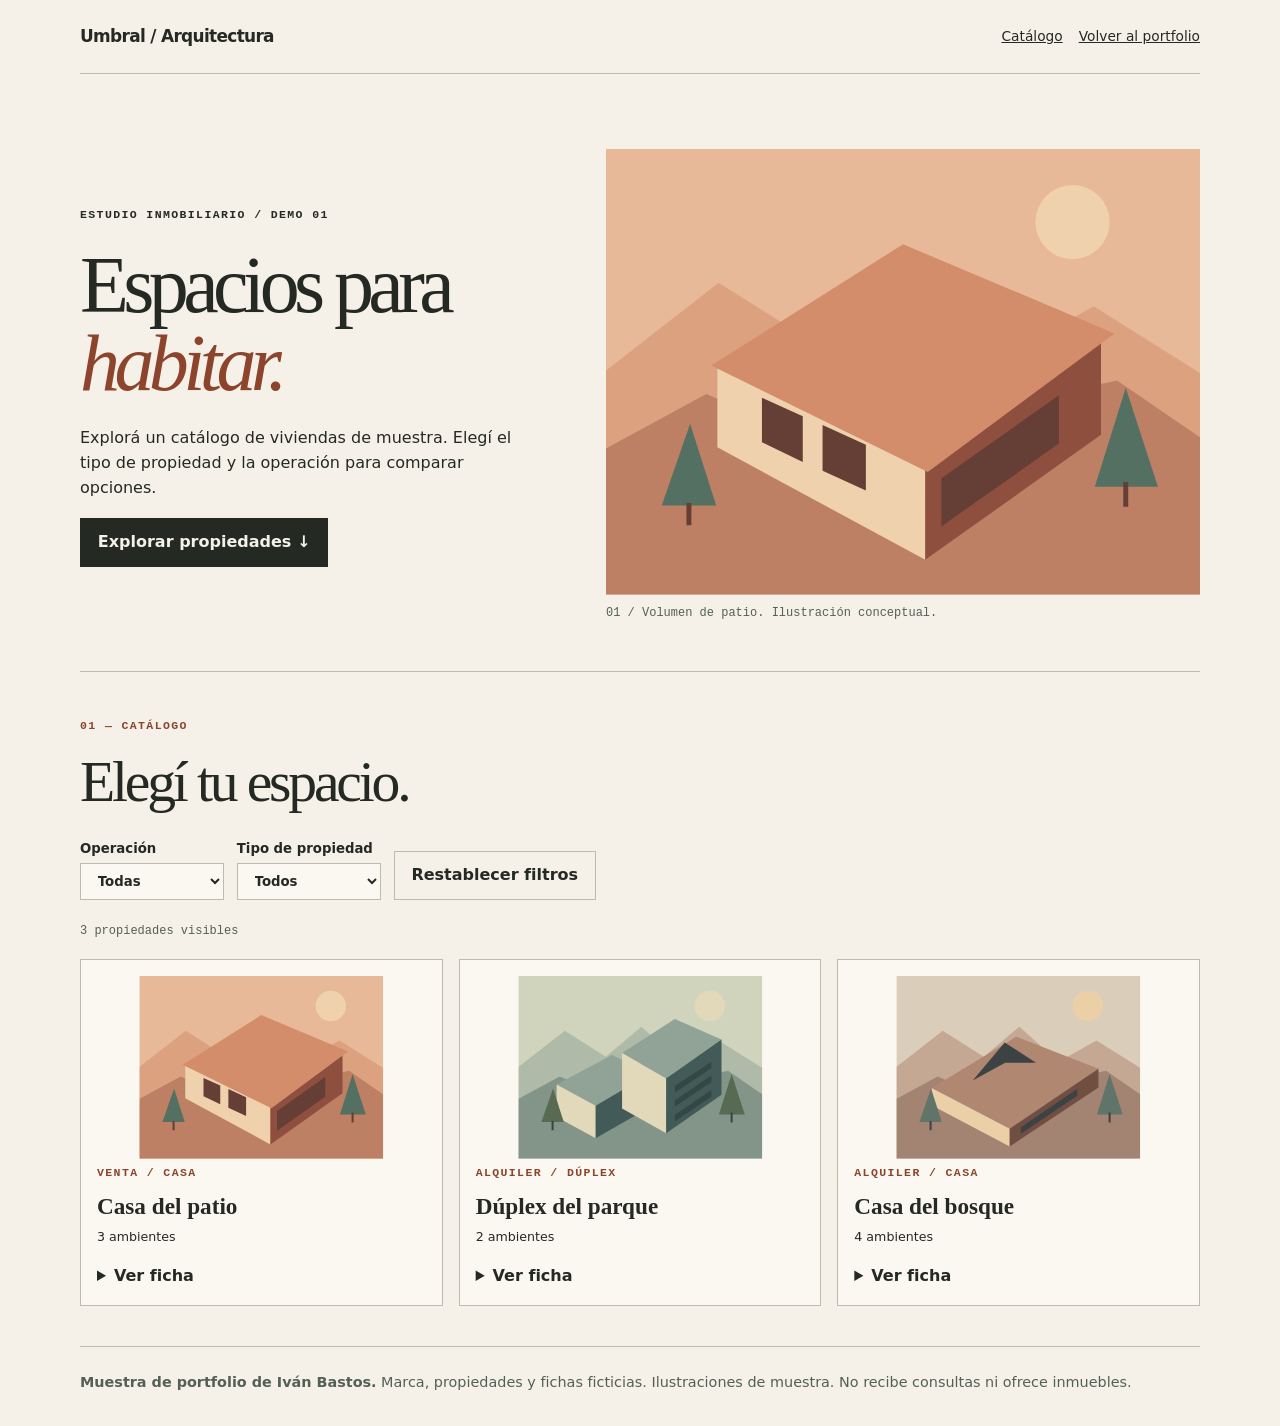
==== demos/inmobiliaria/index.html @ c8c4c1d5 "Refresh QA portfolio and add public project demos" ====
<!doctype html><html lang="es-AR"><head><meta charset="utf-8"><meta name="viewport" content="width=device-width,initial-scale=1"><meta name="description" content="Catálogo inmobiliario ficticio con filtros. Muestra de interfaz, sin operaciones reales."><meta name="robots" content="noindex,follow"><meta name="referrer" content="no-referrer"><title>Umbral · Demo inmobiliaria | Iván Bastos</title><style>*{box-sizing:border-box}html{scroll-behavior:smooth}body{margin:0;font:1rem/1.55 system-ui,sans-serif;color:var(--ink);background:var(--bg)}:root{--bg:#f5f1e9;--ink:#252923;--minor:#536053;--accent:#8d442d;--panel:#faf8f0;--edge:#bcbcb0}a{color:inherit}button,select,input{font:inherit}a:focus-visible,button:focus-visible,select:focus-visible,input:focus-visible{outline:3px solid var(--accent);outline-offset:4px}.wrap{width:min(1120px,calc(100% - 2.5rem));margin:auto}.top,.nav,.stat,.spec{display:flex;align-items:center;justify-content:space-between;gap:1rem}.top{min-height:74px;border-bottom:1px solid var(--edge);flex-wrap:wrap}.brand{font-size:1.06rem;font-weight:800;text-decoration:none;letter-spacing:-.04em}.label,.tag{font:700 .72rem/1.5 ui-monospace,monospace;letter-spacing:.12em;text-transform:uppercase}.nav{gap:1rem}.nav a{font-size:.86rem}.hero{display:grid;grid-template-columns:.9fr 1.1fr;gap:2.5rem;align-items:center;padding:4.7rem 0 3rem}.hero h1{font-family:var(--display);font-weight:500;font-size:clamp(3.35rem,6.25vw,6rem);line-height:.97;letter-spacing:-.07em;margin:.3em 0}.hero p:not(.label){max-width:44ch}.hero figure,figure{margin:0}.art{width:100%;height:auto;display:block}.hero figcaption,figcaption,.meta{font: .75rem/1.6 ui-monospace,monospace;color:var(--minor);margin-top:.6rem}.btn{display:inline-block;background:var(--ink);color:var(--bg);padding:.68rem 1.05rem;border:1px solid var(--ink);font-weight:700;text-decoration:none;cursor:pointer}.quiet{background:transparent;color:var(--ink);border:1px solid var(--edge)}.block{padding:2.5rem 0;border-top:1px solid var(--edge)}h2{font-family:var(--display);font-size:clamp(2.1rem,4.5vw,3.8rem);line-height:1.03;letter-spacing:-.055em;margin:.25em 0 .48em;font-weight:500}h3{font-family:var(--display);font-size:1.45rem;line-height:1.15;margin:.6rem 0 .25rem}p{margin:0 0 1.1rem}footer{border-top:1px solid var(--edge);padding:1.5rem 0 2rem;color:var(--minor);font-size:.9rem}button:not(.btn){cursor:pointer}.cards{display:grid;grid-template-columns:repeat(3,minmax(0,1fr));gap:1rem}.card{border:1px solid var(--edge);padding:1rem;background:var(--panel)}.tag{color:var(--accent)}.filters{display:flex;gap:.8rem;align-items:flex-end;flex-wrap:wrap;margin:1.4rem 0}.filters label{display:grid;gap:.25rem;font-size:.83rem;font-weight:700}.filters select{background:var(--panel);color:var(--ink);border:1px solid var(--edge);padding:.55rem .8rem;min-width:9rem}small{font-size:.79rem}svg{max-width:100%}.notice{border-left:3px solid var(--accent);padding:.4em 1em;color:var(--minor);margin:1.4rem 0}.split{display:grid;grid-template-columns:1fr 1fr;gap:2rem}summary{cursor:pointer;font-weight:700}details p{padding:.8rem 0 0;margin:0}.skip{position:absolute;left:-10000px}.skip:focus{left:8px;top:8px;z-index:5;background:var(--panel);padding:.4rem}@media(max-width:720px){.wrap{width:min(100% - 2rem,48rem)}.top{min-height:66px}.hero,.split{grid-template-columns:1fr;gap:1.4rem}.hero{padding:2.5rem 0}.cards{grid-template-columns:1fr}.nav{gap:.7rem}.nav a{font-size:.78rem}.block{padding:2rem 0}.hero h1{font-size:clamp(3rem,12vw,5rem)}}@media(prefers-reduced-motion:reduce){html{scroll-behavior:auto}}:root{--display:Georgia,serif}.hero h1 em{font-weight:400;color:var(--accent)}.card .art{aspect-ratio:1.8;object-fit:cover}.card details{margin-top:1rem}.empty{padding:1rem;border:1px dashed var(--edge)}</style></head><body><a class="skip" href="#main">Ir al contenido</a><div class="wrap"><header class="top"><a class="brand" href="#main">Umbral / Arquitectura</a><nav class="nav" aria-label="Principal"><a href="#catalogo">Catálogo</a><a href="../../">Volver al portfolio</a></nav></header><main id="main"><section class="hero"><div><p class="label">Estudio inmobiliario / Demo 01</p><h1>Espacios para <em>habitar.</em></h1><p>Explorá un catálogo de viviendas de muestra. Elegí el tipo de propiedad y la operación para comparar opciones.</p><a class="btn" href="#catalogo">Explorar propiedades ↓</a></div><figure><svg class="art" aria-hidden="true" viewBox="0 0 480 360" xmlns="http://www.w3.org/2000/svg"><rect width="480" height="360" fill="#e7b998"/><circle cx="377" cy="59" r="30" fill="#f0d1ae"/><path d="M0 179l91-71 81 51 70-59 77 69 75-42 86 54v179H0z" fill="#d48d6a" opacity=".52"/><path d="M0 242l81-44 87 37 76-63 90 32 79-17 67 46v127H0z" fill="#8f4f3f" opacity=".4"/><path d="M90 177l151-90 159 65-142 101z" fill="#653e35"/><path d="M90 177l168 76v79L90 241z" fill="#f0d1ae"/><path d="M258 253l142-101v79l-142 101z" fill="#8f4f3f"/><path d="M85 175l155-98 171 72-151 112z" fill="#d48d6a"/><path d="M126 201l33 15v37l-33-16zm49 22l35 16v37l-35-16zm96 43l95-67v39l-95 67z" fill="#653e35"/><path d="M45 288l23-66 21 66zM395 273l25-80 26 80z" fill="#547063"/><path d="M67 286v18m353-35v20" stroke="#653e35" stroke-width="4"/></svg><figcaption>01 / Volumen de patio. Ilustración conceptual.</figcaption></figure></section><section class="block" id="catalogo"><span class="tag">01 — Catálogo</span><h2>Elegí tu espacio.</h2><div class="filters"><label>Operación<select id="op"><option value="">Todas</option><option>Venta</option><option>Alquiler</option></select></label><label>Tipo de propiedad<select id="type"><option value="">Todos</option><option>Casa</option><option>Dúplex</option></select></label><button class="btn quiet" id="reset" type="button">Restablecer filtros</button></div><p class="meta" role="status" id="count"></p><div class="cards"><article class="card" data-t="Casa" data-o="Venta"><svg class="art" aria-hidden="true" viewBox="0 0 480 360" xmlns="http://www.w3.org/2000/svg"><rect width="480" height="360" fill="#e7b998"/><circle cx="377" cy="59" r="30" fill="#f0d1ae"/><path d="M0 179l91-71 81 51 70-59 77 69 75-42 86 54v179H0z" fill="#d48d6a" opacity=".52"/><path d="M0 242l81-44 87 37 76-63 90 32 79-17 67 46v127H0z" fill="#8f4f3f" opacity=".4"/><path d="M90 177l151-90 159 65-142 101z" fill="#653e35"/><path d="M90 177l168 76v79L90 241z" fill="#f0d1ae"/><path d="M258 253l142-101v79l-142 101z" fill="#8f4f3f"/><path d="M85 175l155-98 171 72-151 112z" fill="#d48d6a"/><path d="M126 201l33 15v37l-33-16zm49 22l35 16v37l-35-16zm96 43l95-67v39l-95 67z" fill="#653e35"/><path d="M45 288l23-66 21 66zM395 273l25-80 26 80z" fill="#547063"/><path d="M67 286v18m353-35v20" stroke="#653e35" stroke-width="4"/></svg><span class="tag">Venta / Casa</span><h3>Casa del patio</h3><small>3 ambientes</small><details><summary>Ver ficha</summary><p>Patio central y taller junto a la cocina.</p></details></article><article class="card" data-t="Dúplex" data-o="Alquiler"><svg class="art" aria-hidden="true" viewBox="0 0 480 360" xmlns="http://www.w3.org/2000/svg"><rect width="480" height="360" fill="#d1d4bc"/><circle cx="377" cy="59" r="30" fill="#e2d9ba"/><path d="M0 179l91-71 81 51 70-59 77 69 75-42 86 54v179H0z" fill="#90a396" opacity=".52"/><path d="M0 242l81-44 87 37 76-63 90 32 79-17 67 46v127H0z" fill="#435b58" opacity=".4"/><path d="M75 214l109-58 78 35-110 65z" fill="#90a396"/><path d="M75 214l77 42v64l-77-42z" fill="#e2d9ba"/><path d="M152 256l110-65v66l-110 63z" fill="#435b58"/><path d="M204 152l104-67 92 40-109 77z" fill="#90a396"/><path d="M204 152l87 50v108l-87-49z" fill="#e2d9ba"/><path d="M291 202l109-77v109l-109 76z" fill="#435b58"/><path d="M308 217l72-48v13l-72 48zm0 28l72-49v13l-72 49zm0 29l72-49v13l-72 49z" fill="#334743"/><path d="M45 288l23-66 21 66zM395 273l25-80 26 80z" fill="#596a52"/><path d="M67 286v18m353-35v20" stroke="#334743" stroke-width="4"/></svg><span class="tag">Alquiler / Dúplex</span><h3>Dúplex del parque</h3><small>2 ambientes</small><details><summary>Ver ficha</summary><p>Dos niveles, terraza y espacio para trabajar.</p></details></article><article class="card" data-t="Casa" data-o="Alquiler"><svg class="art" aria-hidden="true" viewBox="0 0 480 360" xmlns="http://www.w3.org/2000/svg"><rect width="480" height="360" fill="#dacdba"/><circle cx="377" cy="59" r="30" fill="#ebd0a7"/><path d="M0 179l91-71 81 51 70-59 77 69 75-42 86 54v179H0z" fill="#b08771" opacity=".52"/><path d="M0 242l81-44 87 37 76-63 90 32 79-17 67 46v127H0z" fill="#704e42" opacity=".4"/><path d="M69 221l167-101 162 63-175 118z" fill="#b08771"/><path d="M69 221l154 80v35L69 255z" fill="#ebd0a7"/><path d="M223 301l175-118v37L223 336z" fill="#704e42"/><path d="M150 206l63-75 62 40-61 0z" fill="#3d4245"/><path d="M245 298l111-75v13l-111 75z" fill="#3d4245"/><path d="M45 288l23-66 21 66zM395 273l25-80 26 80z" fill="#607469"/><path d="M67 286v18m353-35v20" stroke="#3d4245" stroke-width="4"/></svg><span class="tag">Alquiler / Casa</span><h3>Casa del bosque</h3><small>4 ambientes</small><details><summary>Ver ficha</summary><p>Una planta y una galería que prolonga el estar.</p></details></article></div><p id="empty" class="empty" hidden>No hay propiedades con esos filtros. Probá otra combinación.</p></section></main><footer><strong>Muestra de portfolio de Iván Bastos.</strong> Marca, propiedades y fichas ficticias. Ilustraciones de muestra. No recibe consultas ni ofrece inmuebles.</footer></div><script>const op=document.querySelector('#op'),type=document.querySelector('#type');function apply(){let n=0;document.querySelectorAll('.card').forEach(c=>{c.hidden=!!((op.value&&c.dataset.o!==op.value)||(type.value&&c.dataset.t!==type.value));if(!c.hidden)n++});document.querySelector('#count').textContent=n+' '+(n===1?'propiedad visible':'propiedades visibles');document.querySelector('#empty').hidden=!!n}op.addEventListener('change',apply);type.addEventListener('change',apply);document.querySelector('#reset').addEventListener('click',()=>{op.value='';type.value='';apply()});apply();</script></body></html>
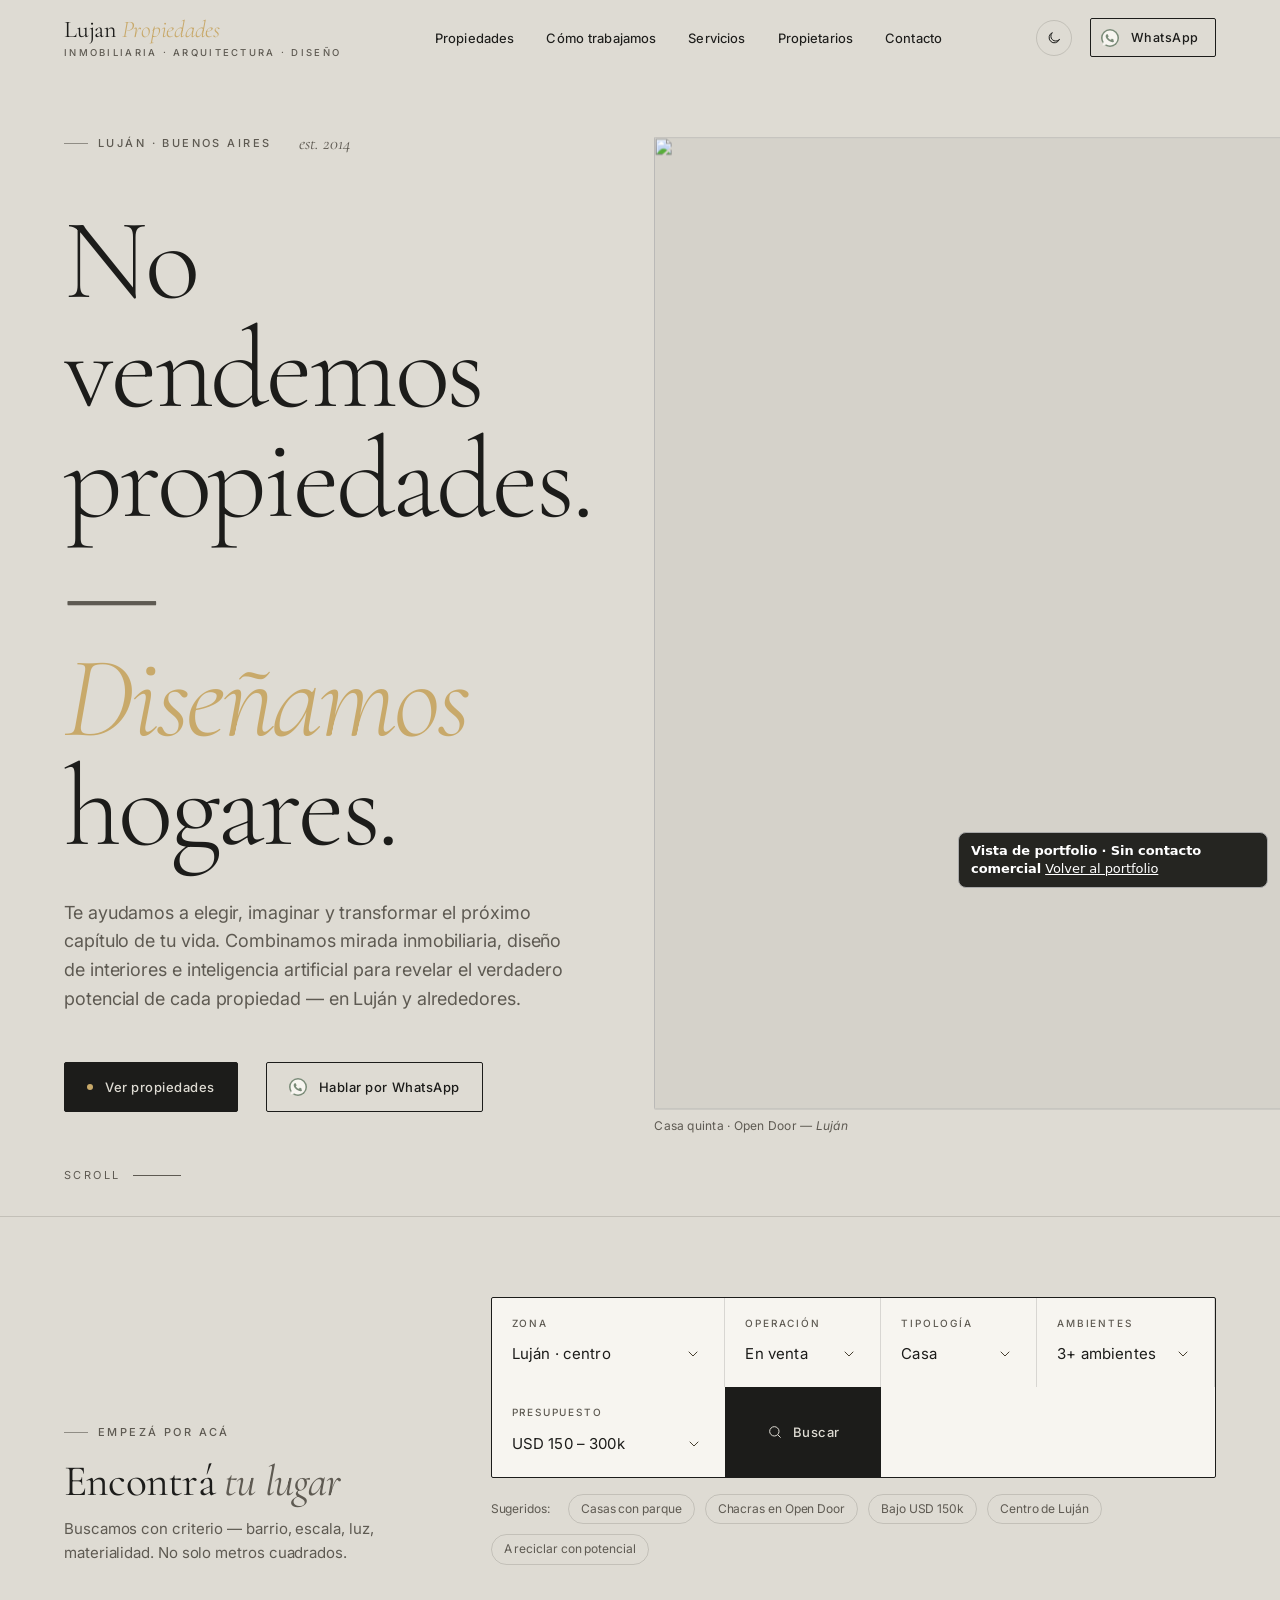
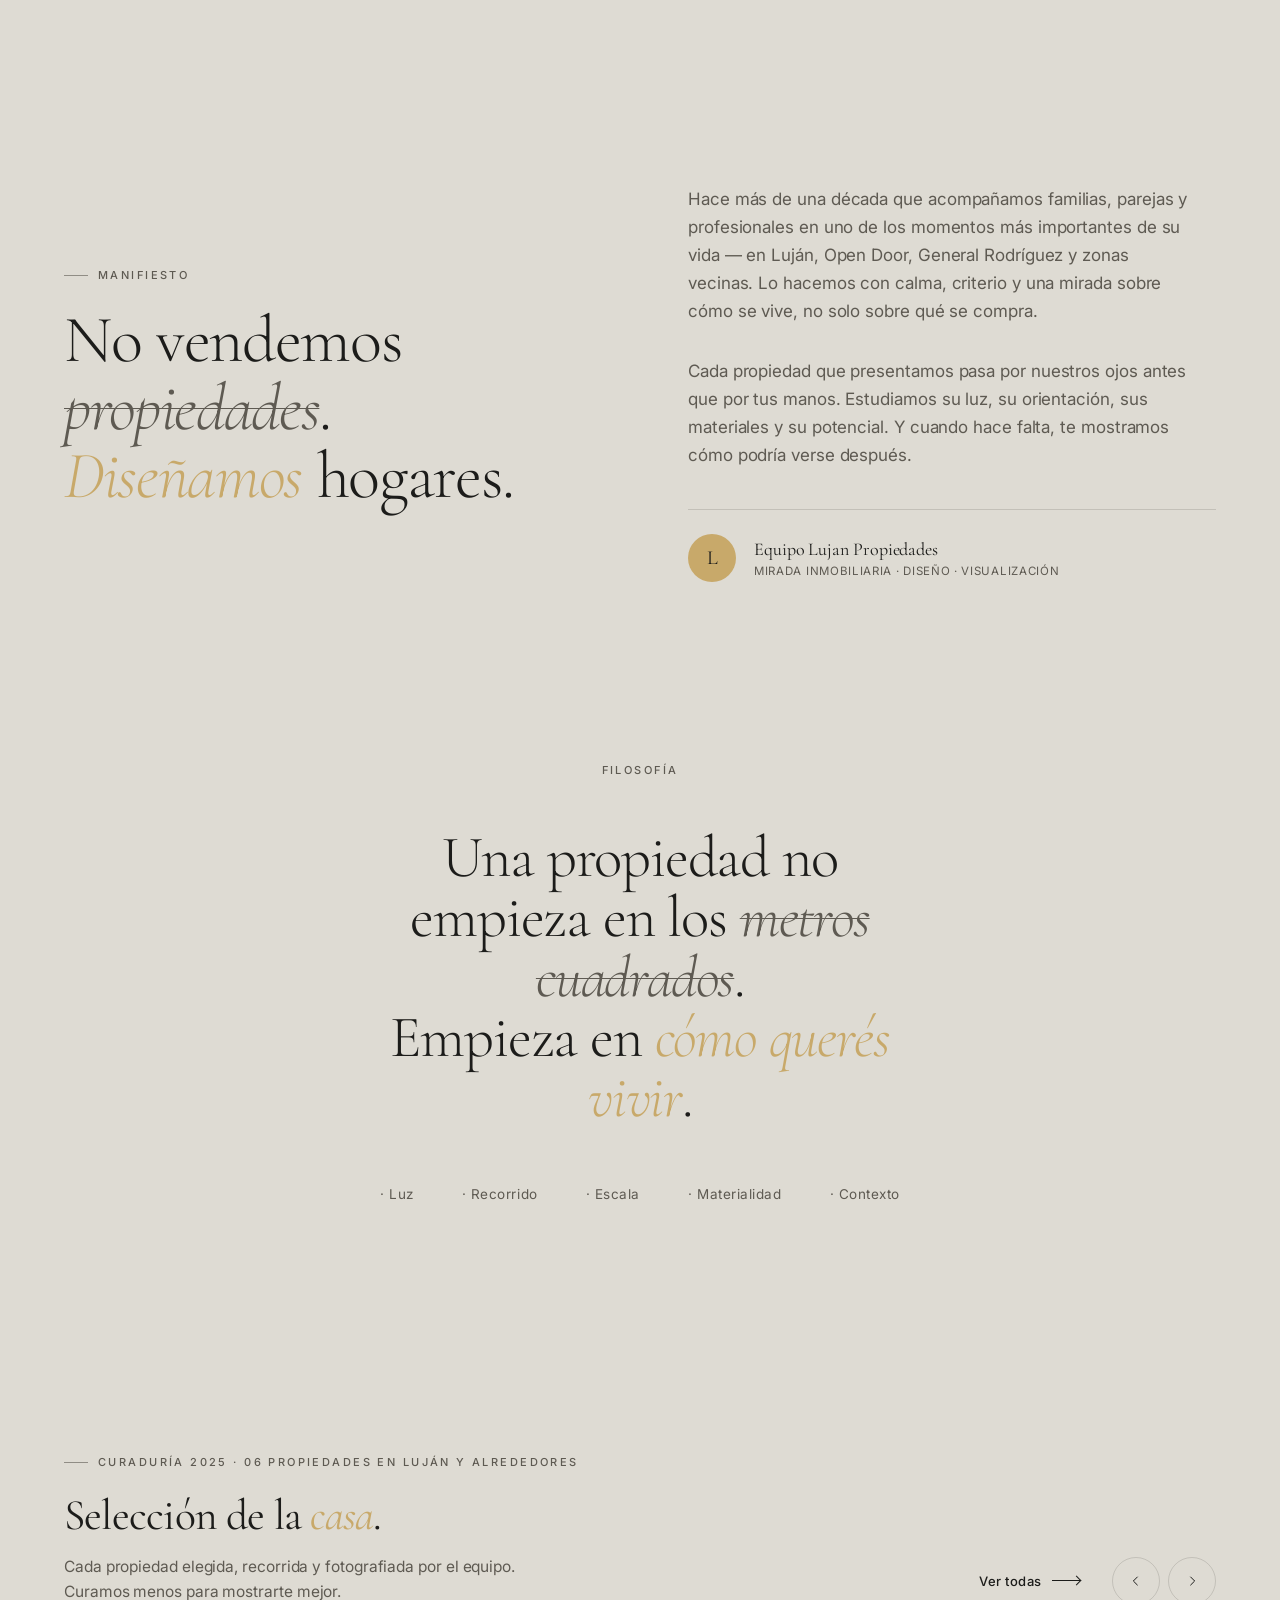
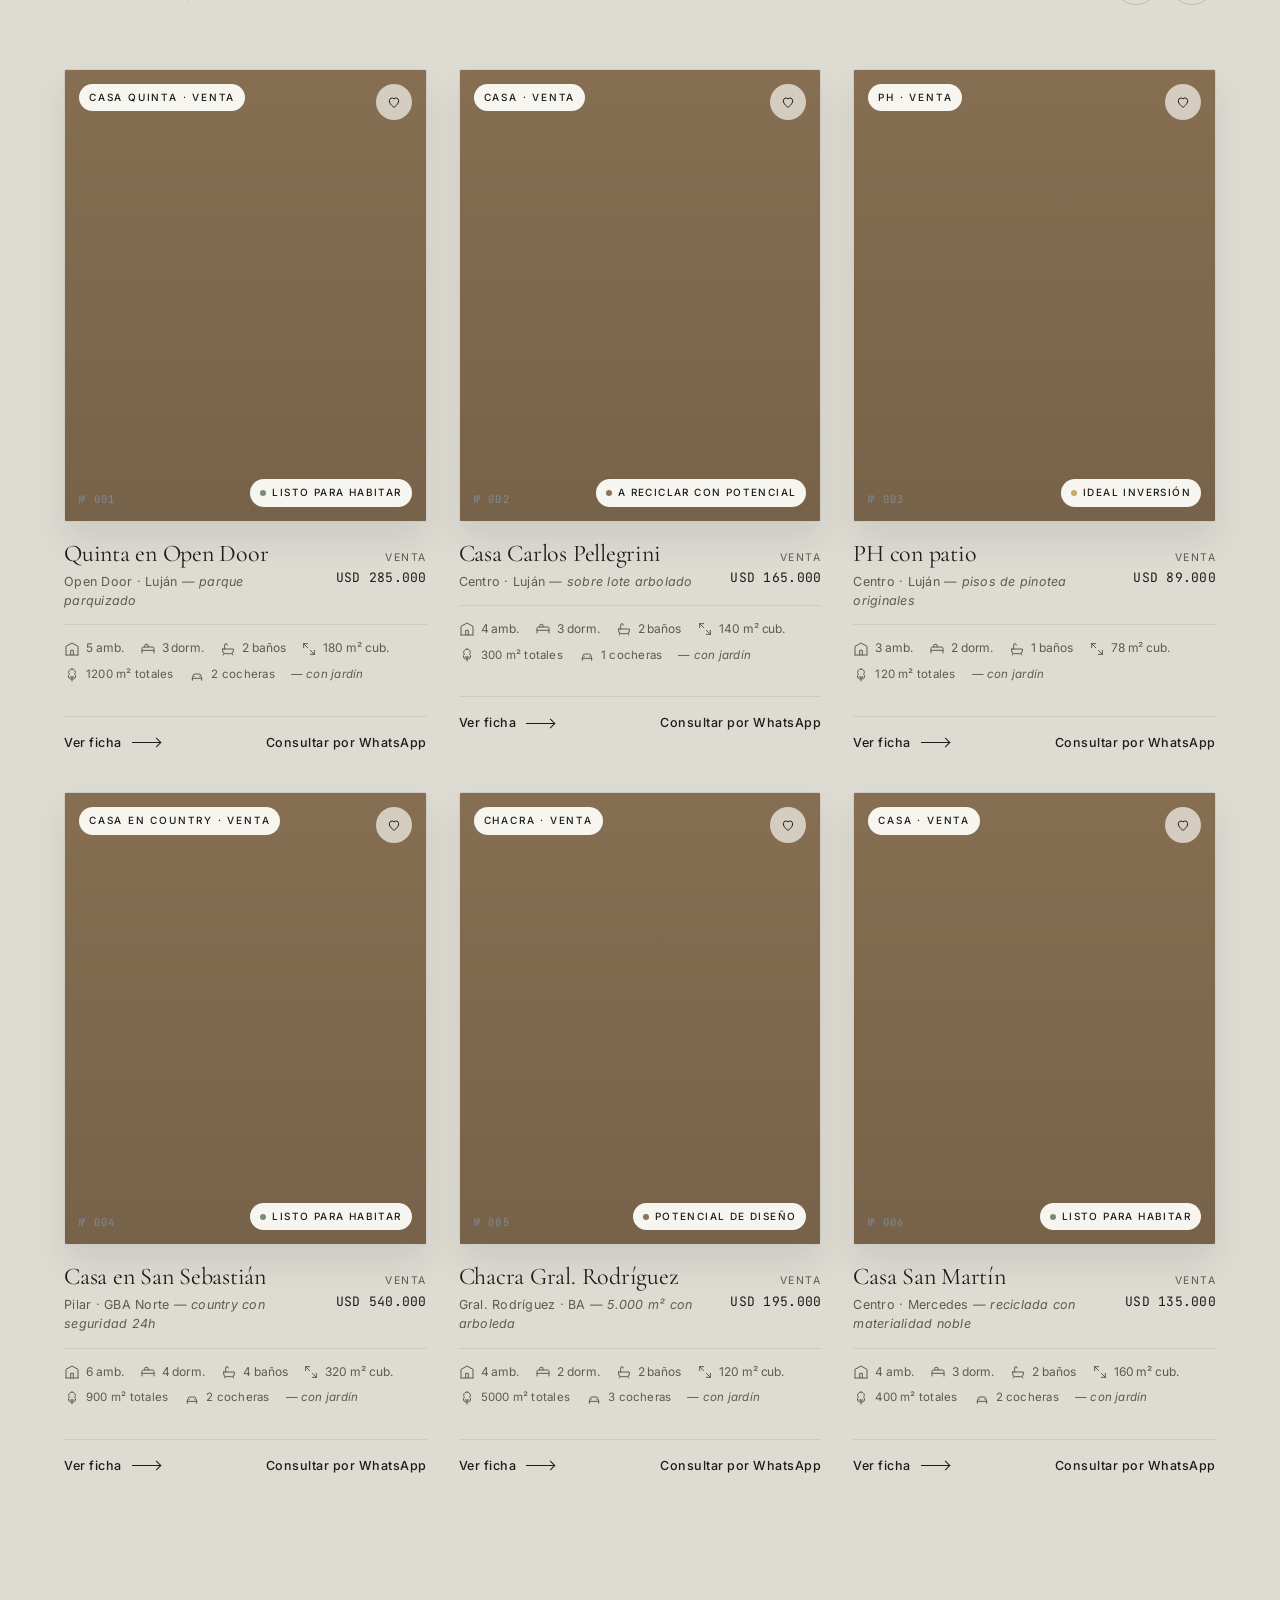
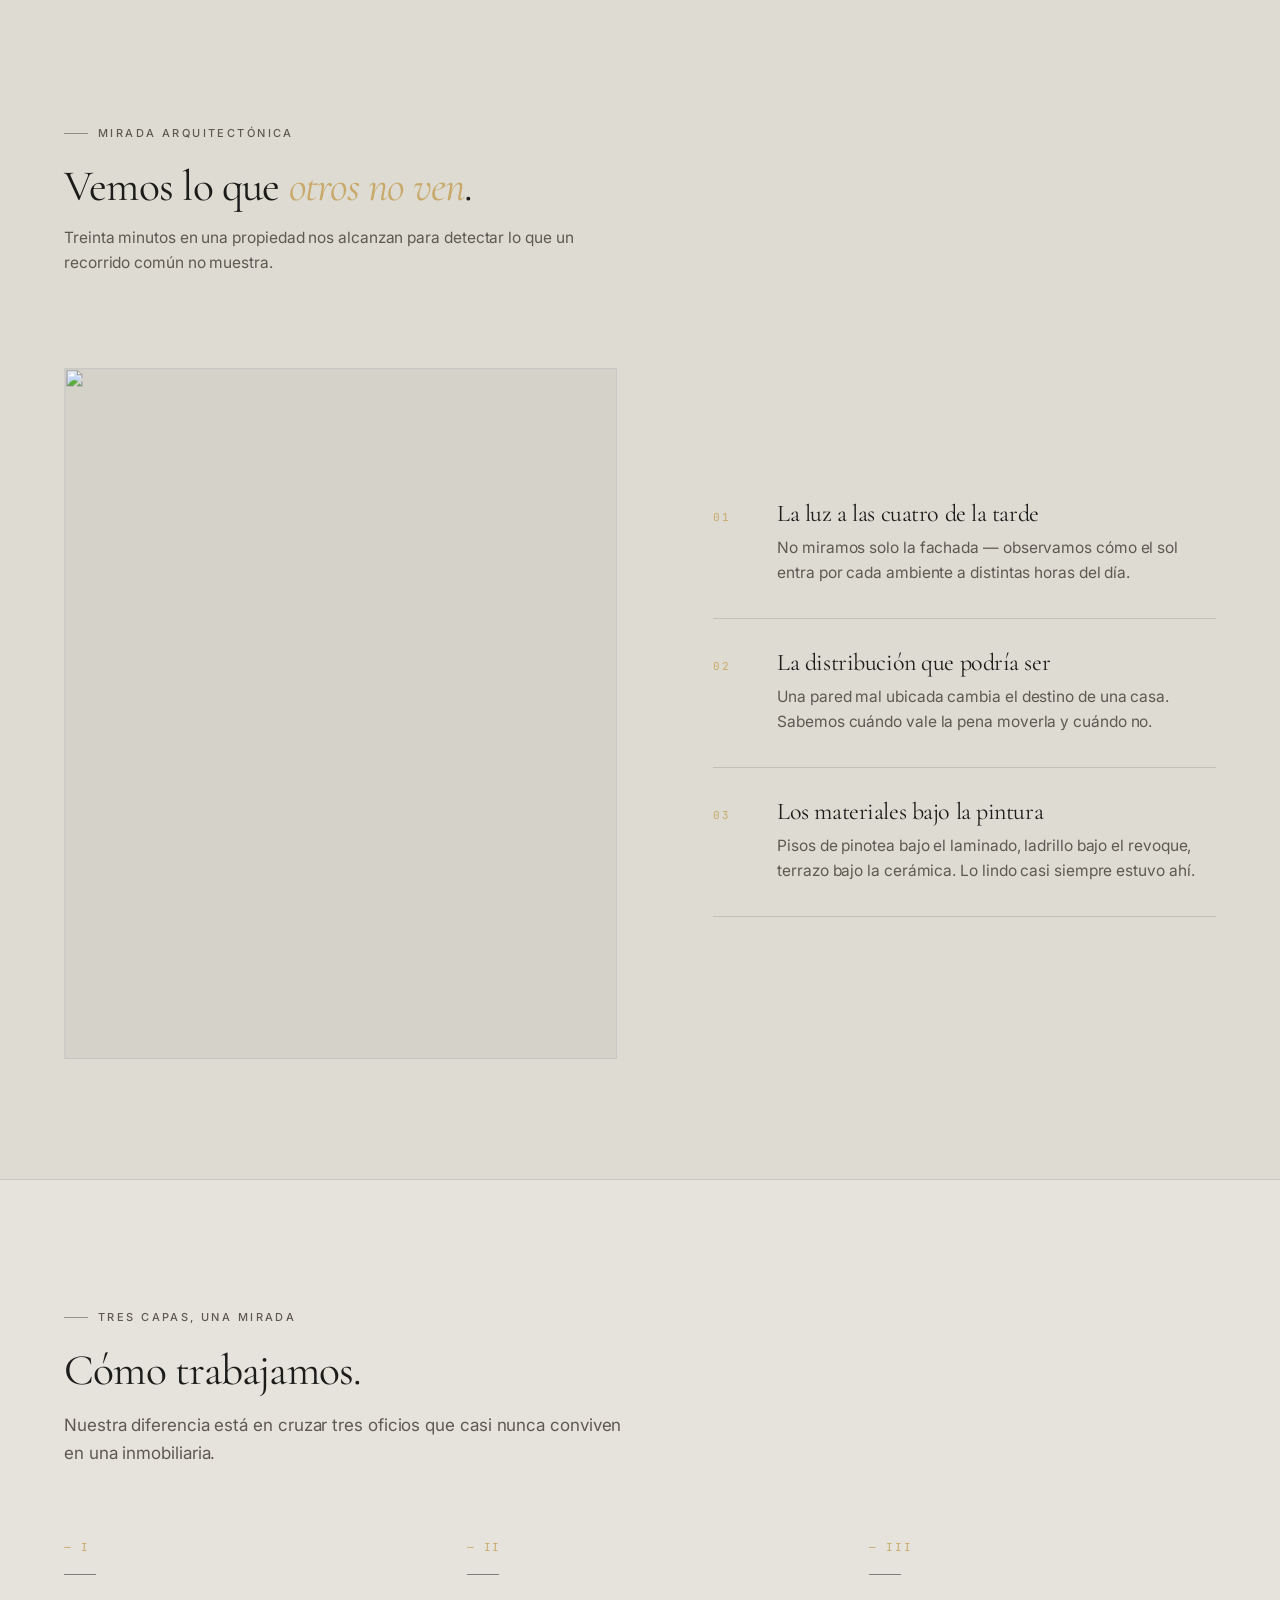
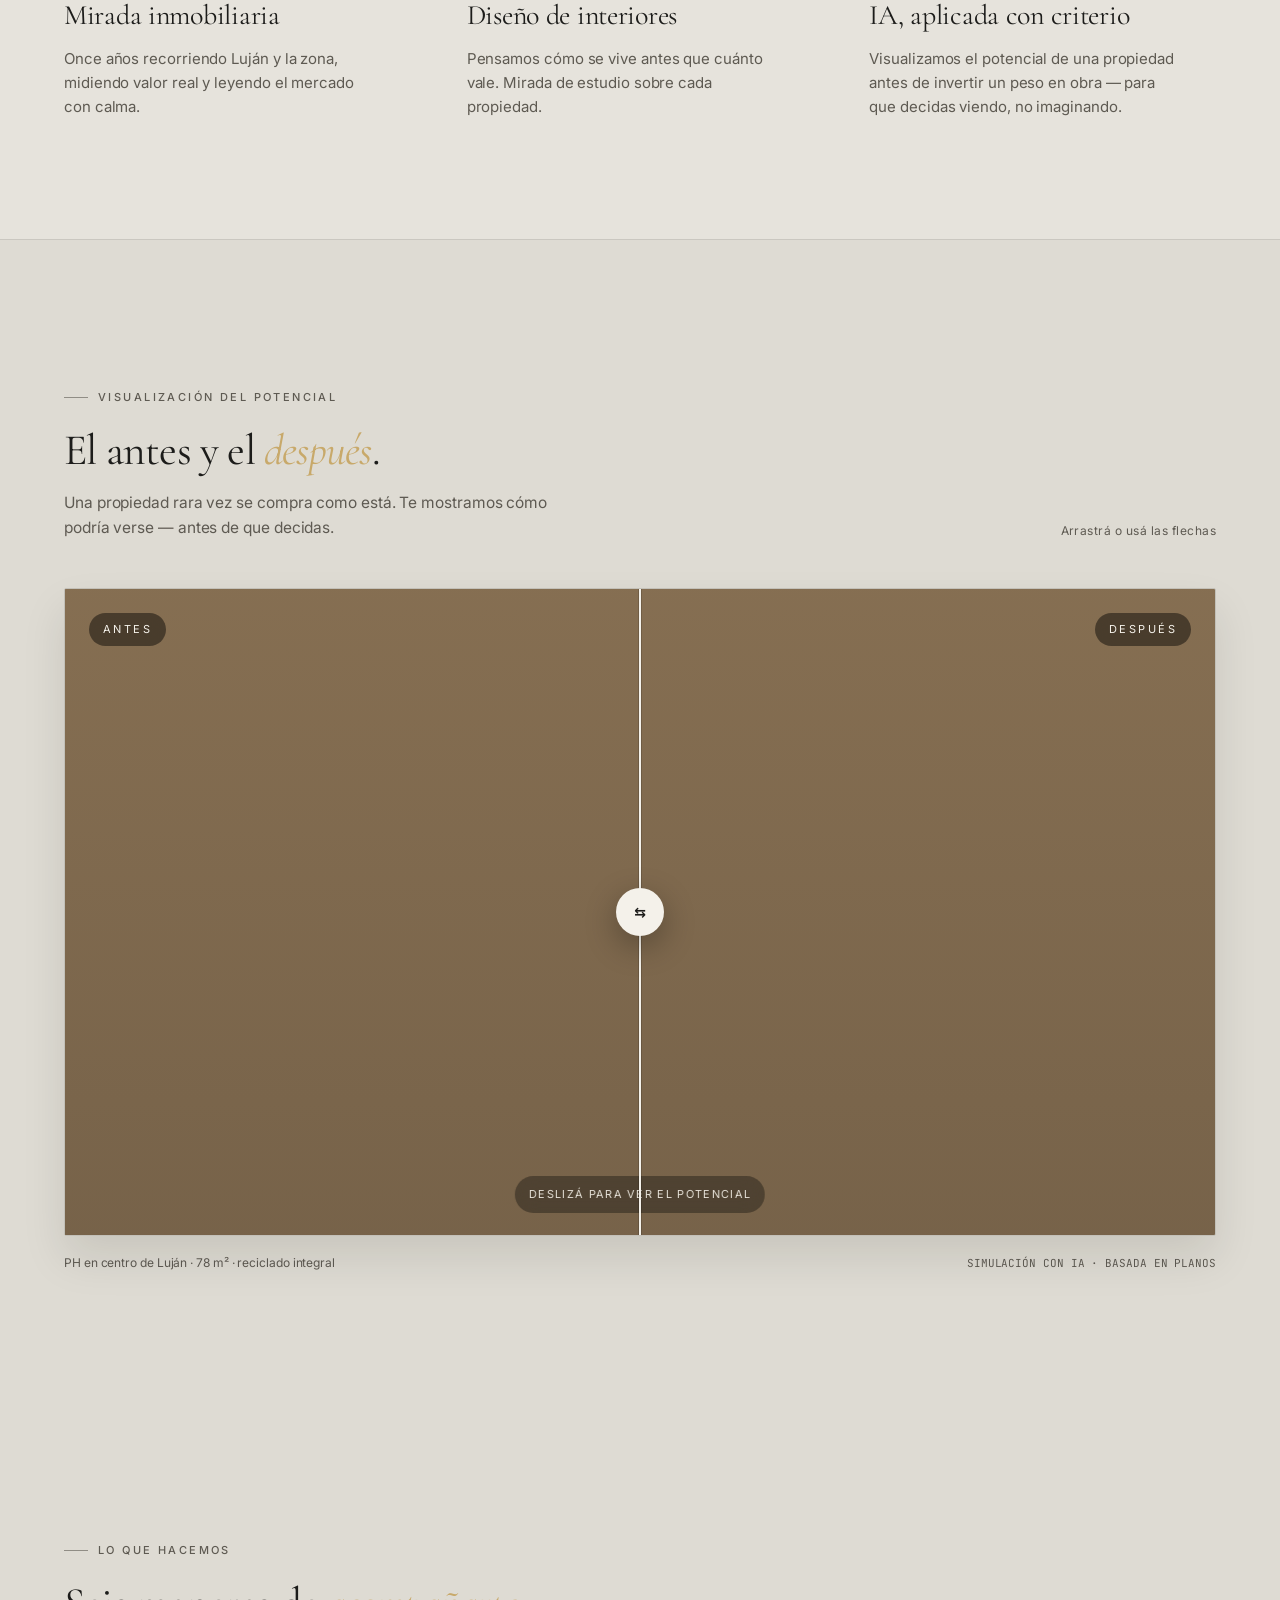
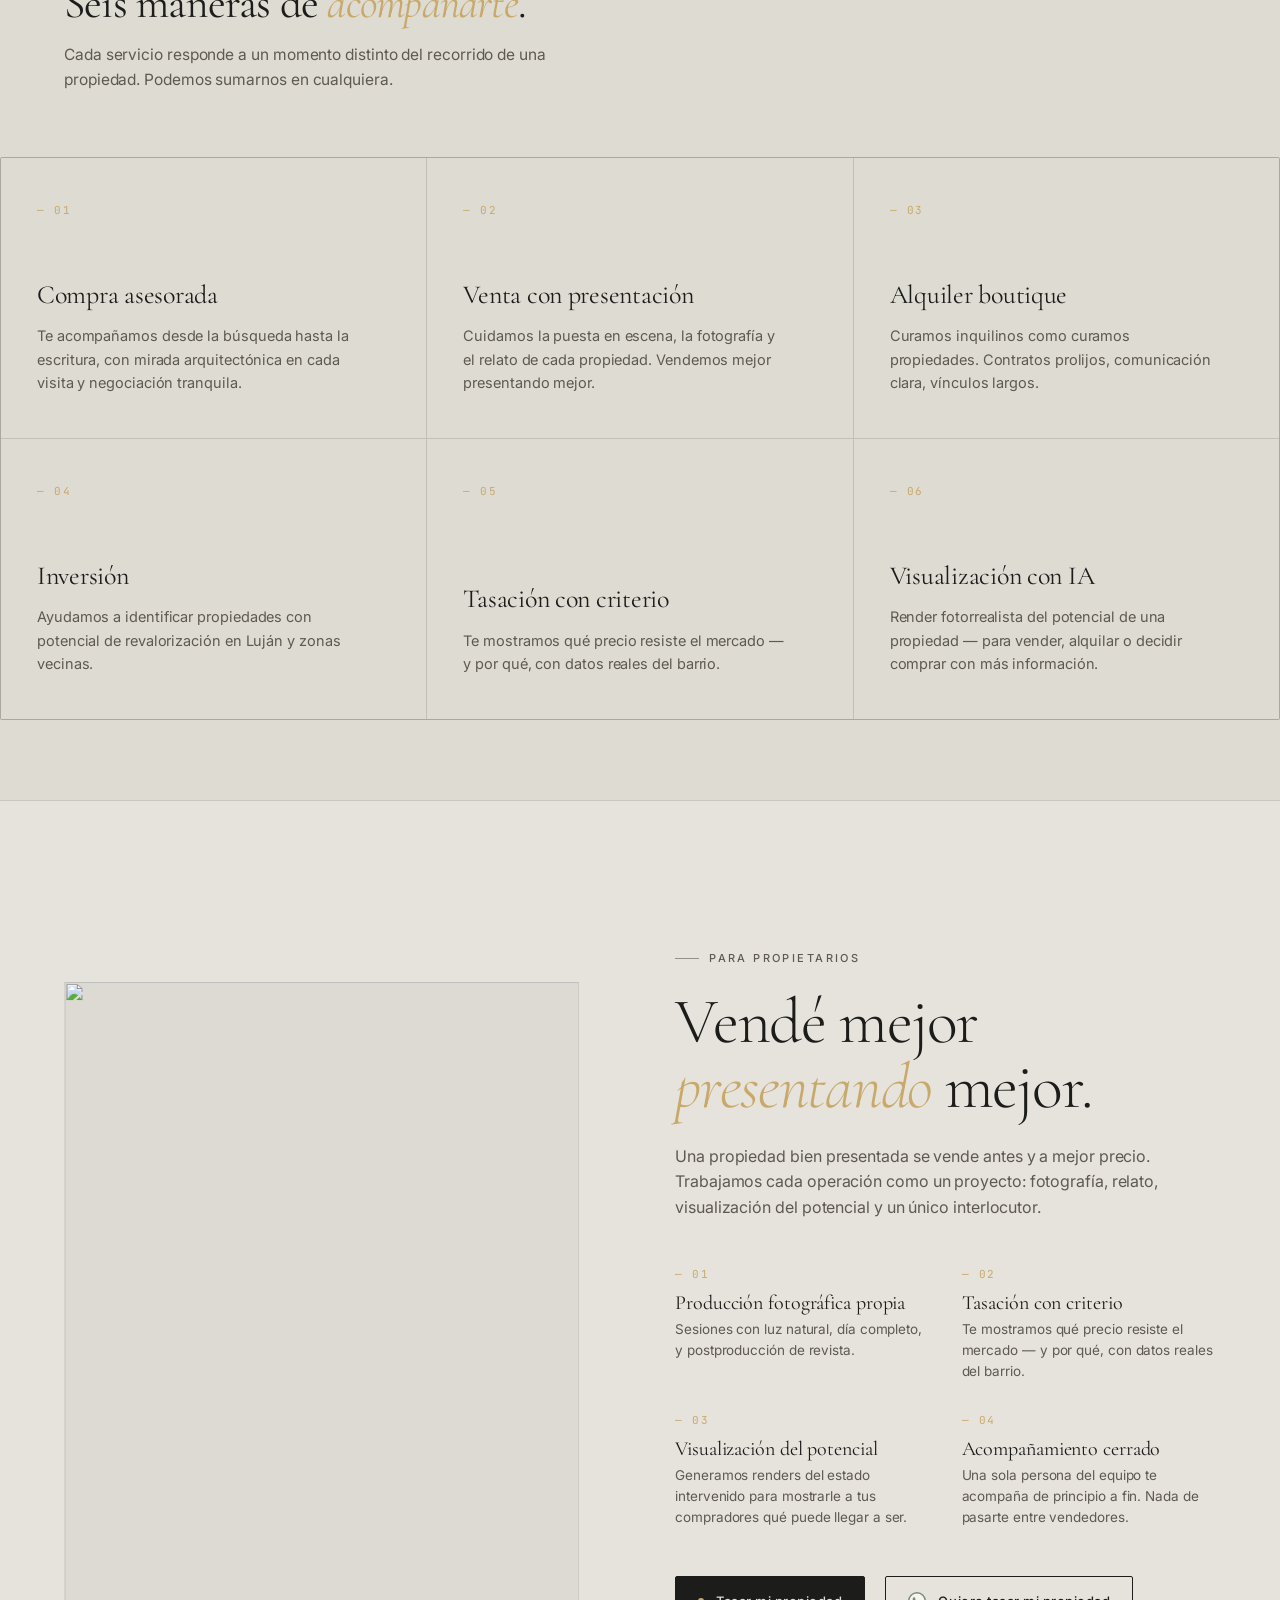
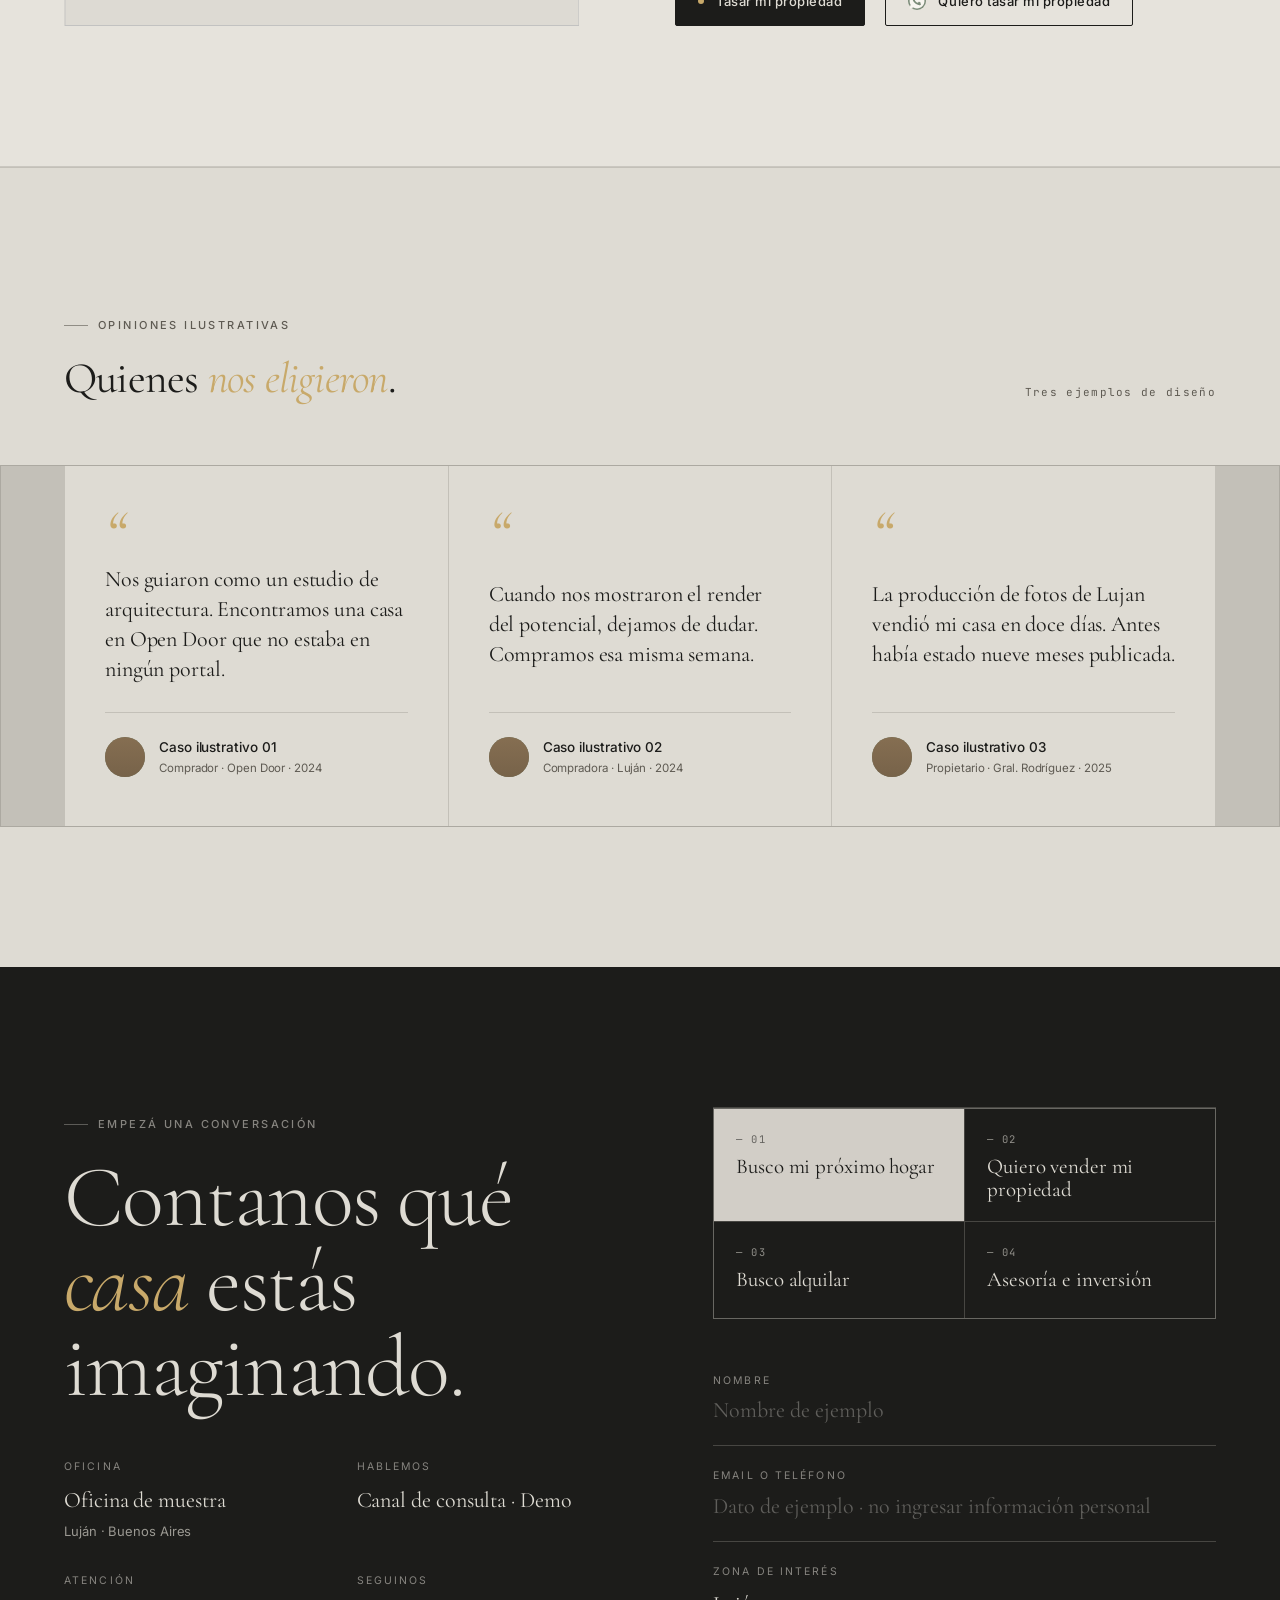
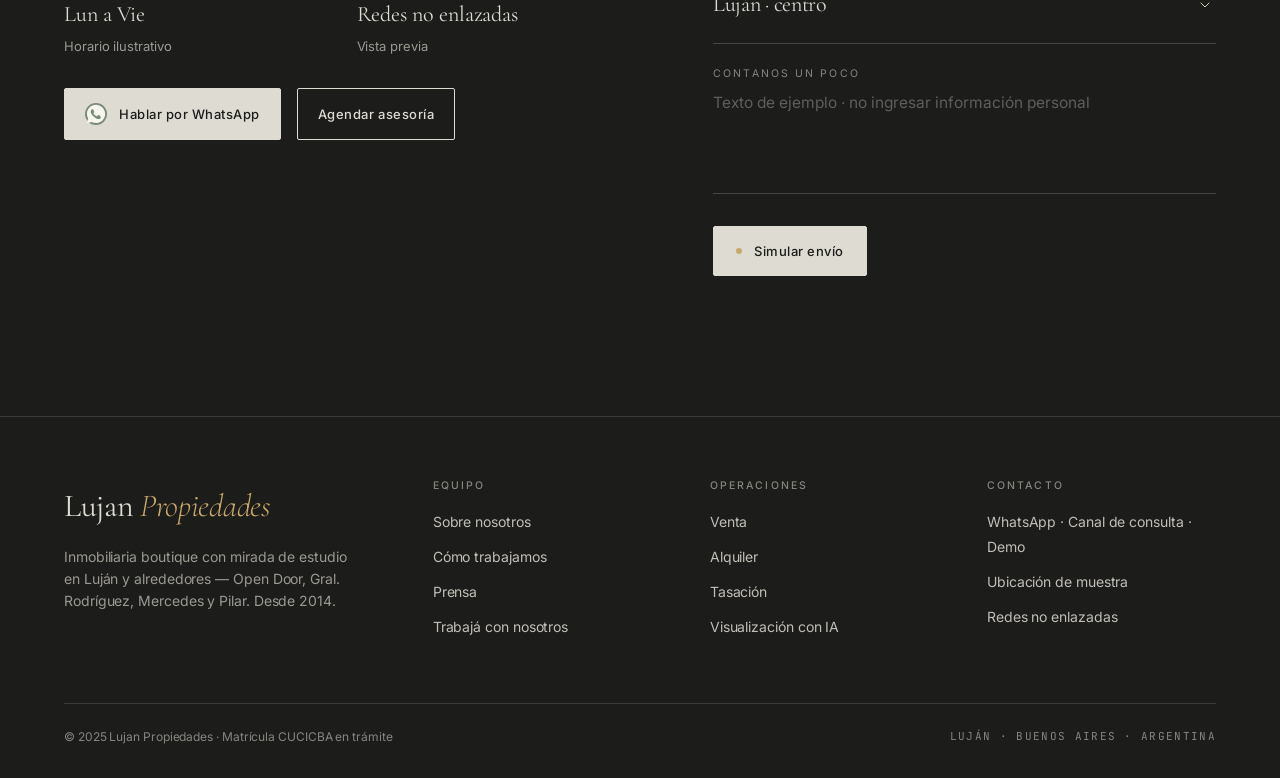
==== commit 24ef2669: "Show actual real estate and workshop projects in portfolio" ====
--- a/demos/inmobiliaria/index.html
+++ b/demos/inmobiliaria/index.html
@@ -1 +1,43 @@
-<!doctype html><html lang="es-AR"><head><meta charset="utf-8"><meta name="viewport" content="width=device-width,initial-scale=1"><meta name="description" content="Catálogo inmobiliario ficticio con filtros. Muestra de interfaz, sin operaciones reales."><meta name="robots" content="noindex,follow"><meta name="referrer" content="no-referrer"><title>Umbral · Demo inmobiliaria | Iván Bastos</title><style>*{box-sizing:border-box}html{scroll-behavior:smooth}body{margin:0;font:1rem/1.55 system-ui,sans-serif;color:var(--ink);background:var(--bg)}:root{--bg:#f5f1e9;--ink:#252923;--minor:#536053;--accent:#8d442d;--panel:#faf8f0;--edge:#bcbcb0}a{color:inherit}button,select,input{font:inherit}a:focus-visible,button:focus-visible,select:focus-visible,input:focus-visible{outline:3px solid var(--accent);outline-offset:4px}.wrap{width:min(1120px,calc(100% - 2.5rem));margin:auto}.top,.nav,.stat,.spec{display:flex;align-items:center;justify-content:space-between;gap:1rem}.top{min-height:74px;border-bottom:1px solid var(--edge);flex-wrap:wrap}.brand{font-size:1.06rem;font-weight:800;text-decoration:none;letter-spacing:-.04em}.label,.tag{font:700 .72rem/1.5 ui-monospace,monospace;letter-spacing:.12em;text-transform:uppercase}.nav{gap:1rem}.nav a{font-size:.86rem}.hero{display:grid;grid-template-columns:.9fr 1.1fr;gap:2.5rem;align-items:center;padding:4.7rem 0 3rem}.hero h1{font-family:var(--display);font-weight:500;font-size:clamp(3.35rem,6.25vw,6rem);line-height:.97;letter-spacing:-.07em;margin:.3em 0}.hero p:not(.label){max-width:44ch}.hero figure,figure{margin:0}.art{width:100%;height:auto;display:block}.hero figcaption,figcaption,.meta{font: .75rem/1.6 ui-monospace,monospace;color:var(--minor);margin-top:.6rem}.btn{display:inline-block;background:var(--ink);color:var(--bg);padding:.68rem 1.05rem;border:1px solid var(--ink);font-weight:700;text-decoration:none;cursor:pointer}.quiet{background:transparent;color:var(--ink);border:1px solid var(--edge)}.block{padding:2.5rem 0;border-top:1px solid var(--edge)}h2{font-family:var(--display);font-size:clamp(2.1rem,4.5vw,3.8rem);line-height:1.03;letter-spacing:-.055em;margin:.25em 0 .48em;font-weight:500}h3{font-family:var(--display);font-size:1.45rem;line-height:1.15;margin:.6rem 0 .25rem}p{margin:0 0 1.1rem}footer{border-top:1px solid var(--edge);padding:1.5rem 0 2rem;color:var(--minor);font-size:.9rem}button:not(.btn){cursor:pointer}.cards{display:grid;grid-template-columns:repeat(3,minmax(0,1fr));gap:1rem}.card{border:1px solid var(--edge);padding:1rem;background:var(--panel)}.tag{color:var(--accent)}.filters{display:flex;gap:.8rem;align-items:flex-end;flex-wrap:wrap;margin:1.4rem 0}.filters label{display:grid;gap:.25rem;font-size:.83rem;font-weight:700}.filters select{background:var(--panel);color:var(--ink);border:1px solid var(--edge);padding:.55rem .8rem;min-width:9rem}small{font-size:.79rem}svg{max-width:100%}.notice{border-left:3px solid var(--accent);padding:.4em 1em;color:var(--minor);margin:1.4rem 0}.split{display:grid;grid-template-columns:1fr 1fr;gap:2rem}summary{cursor:pointer;font-weight:700}details p{padding:.8rem 0 0;margin:0}.skip{position:absolute;left:-10000px}.skip:focus{left:8px;top:8px;z-index:5;background:var(--panel);padding:.4rem}@media(max-width:720px){.wrap{width:min(100% - 2rem,48rem)}.top{min-height:66px}.hero,.split{grid-template-columns:1fr;gap:1.4rem}.hero{padding:2.5rem 0}.cards{grid-template-columns:1fr}.nav{gap:.7rem}.nav a{font-size:.78rem}.block{padding:2rem 0}.hero h1{font-size:clamp(3rem,12vw,5rem)}}@media(prefers-reduced-motion:reduce){html{scroll-behavior:auto}}:root{--display:Georgia,serif}.hero h1 em{font-weight:400;color:var(--accent)}.card .art{aspect-ratio:1.8;object-fit:cover}.card details{margin-top:1rem}.empty{padding:1rem;border:1px dashed var(--edge)}</style></head><body><a class="skip" href="#main">Ir al contenido</a><div class="wrap"><header class="top"><a class="brand" href="#main">Umbral / Arquitectura</a><nav class="nav" aria-label="Principal"><a href="#catalogo">Catálogo</a><a href="../../">Volver al portfolio</a></nav></header><main id="main"><section class="hero"><div><p class="label">Estudio inmobiliario / Demo 01</p><h1>Espacios para <em>habitar.</em></h1><p>Explorá un catálogo de viviendas de muestra. Elegí el tipo de propiedad y la operación para comparar opciones.</p><a class="btn" href="#catalogo">Explorar propiedades ↓</a></div><figure><svg class="art" aria-hidden="true" viewBox="0 0 480 360" xmlns="http://www.w3.org/2000/svg"><rect width="480" height="360" fill="#e7b998"/><circle cx="377" cy="59" r="30" fill="#f0d1ae"/><path d="M0 179l91-71 81 51 70-59 77 69 75-42 86 54v179H0z" fill="#d48d6a" opacity=".52"/><path d="M0 242l81-44 87 37 76-63 90 32 79-17 67 46v127H0z" fill="#8f4f3f" opacity=".4"/><path d="M90 177l151-90 159 65-142 101z" fill="#653e35"/><path d="M90 177l168 76v79L90 241z" fill="#f0d1ae"/><path d="M258 253l142-101v79l-142 101z" fill="#8f4f3f"/><path d="M85 175l155-98 171 72-151 112z" fill="#d48d6a"/><path d="M126 201l33 15v37l-33-16zm49 22l35 16v37l-35-16zm96 43l95-67v39l-95 67z" fill="#653e35"/><path d="M45 288l23-66 21 66zM395 273l25-80 26 80z" fill="#547063"/><path d="M67 286v18m353-35v20" stroke="#653e35" stroke-width="4"/></svg><figcaption>01 / Volumen de patio. Ilustración conceptual.</figcaption></figure></section><section class="block" id="catalogo"><span class="tag">01 — Catálogo</span><h2>Elegí tu espacio.</h2><div class="filters"><label>Operación<select id="op"><option value="">Todas</option><option>Venta</option><option>Alquiler</option></select></label><label>Tipo de propiedad<select id="type"><option value="">Todos</option><option>Casa</option><option>Dúplex</option></select></label><button class="btn quiet" id="reset" type="button">Restablecer filtros</button></div><p class="meta" role="status" id="count"></p><div class="cards"><article class="card" data-t="Casa" data-o="Venta"><svg class="art" aria-hidden="true" viewBox="0 0 480 360" xmlns="http://www.w3.org/2000/svg"><rect width="480" height="360" fill="#e7b998"/><circle cx="377" cy="59" r="30" fill="#f0d1ae"/><path d="M0 179l91-71 81 51 70-59 77 69 75-42 86 54v179H0z" fill="#d48d6a" opacity=".52"/><path d="M0 242l81-44 87 37 76-63 90 32 79-17 67 46v127H0z" fill="#8f4f3f" opacity=".4"/><path d="M90 177l151-90 159 65-142 101z" fill="#653e35"/><path d="M90 177l168 76v79L90 241z" fill="#f0d1ae"/><path d="M258 253l142-101v79l-142 101z" fill="#8f4f3f"/><path d="M85 175l155-98 171 72-151 112z" fill="#d48d6a"/><path d="M126 201l33 15v37l-33-16zm49 22l35 16v37l-35-16zm96 43l95-67v39l-95 67z" fill="#653e35"/><path d="M45 288l23-66 21 66zM395 273l25-80 26 80z" fill="#547063"/><path d="M67 286v18m353-35v20" stroke="#653e35" stroke-width="4"/></svg><span class="tag">Venta / Casa</span><h3>Casa del patio</h3><small>3 ambientes</small><details><summary>Ver ficha</summary><p>Patio central y taller junto a la cocina.</p></details></article><article class="card" data-t="Dúplex" data-o="Alquiler"><svg class="art" aria-hidden="true" viewBox="0 0 480 360" xmlns="http://www.w3.org/2000/svg"><rect width="480" height="360" fill="#d1d4bc"/><circle cx="377" cy="59" r="30" fill="#e2d9ba"/><path d="M0 179l91-71 81 51 70-59 77 69 75-42 86 54v179H0z" fill="#90a396" opacity=".52"/><path d="M0 242l81-44 87 37 76-63 90 32 79-17 67 46v127H0z" fill="#435b58" opacity=".4"/><path d="M75 214l109-58 78 35-110 65z" fill="#90a396"/><path d="M75 214l77 42v64l-77-42z" fill="#e2d9ba"/><path d="M152 256l110-65v66l-110 63z" fill="#435b58"/><path d="M204 152l104-67 92 40-109 77z" fill="#90a396"/><path d="M204 152l87 50v108l-87-49z" fill="#e2d9ba"/><path d="M291 202l109-77v109l-109 76z" fill="#435b58"/><path d="M308 217l72-48v13l-72 48zm0 28l72-49v13l-72 49zm0 29l72-49v13l-72 49z" fill="#334743"/><path d="M45 288l23-66 21 66zM395 273l25-80 26 80z" fill="#596a52"/><path d="M67 286v18m353-35v20" stroke="#334743" stroke-width="4"/></svg><span class="tag">Alquiler / Dúplex</span><h3>Dúplex del parque</h3><small>2 ambientes</small><details><summary>Ver ficha</summary><p>Dos niveles, terraza y espacio para trabajar.</p></details></article><article class="card" data-t="Casa" data-o="Alquiler"><svg class="art" aria-hidden="true" viewBox="0 0 480 360" xmlns="http://www.w3.org/2000/svg"><rect width="480" height="360" fill="#dacdba"/><circle cx="377" cy="59" r="30" fill="#ebd0a7"/><path d="M0 179l91-71 81 51 70-59 77 69 75-42 86 54v179H0z" fill="#b08771" opacity=".52"/><path d="M0 242l81-44 87 37 76-63 90 32 79-17 67 46v127H0z" fill="#704e42" opacity=".4"/><path d="M69 221l167-101 162 63-175 118z" fill="#b08771"/><path d="M69 221l154 80v35L69 255z" fill="#ebd0a7"/><path d="M223 301l175-118v37L223 336z" fill="#704e42"/><path d="M150 206l63-75 62 40-61 0z" fill="#3d4245"/><path d="M245 298l111-75v13l-111 75z" fill="#3d4245"/><path d="M45 288l23-66 21 66zM395 273l25-80 26 80z" fill="#607469"/><path d="M67 286v18m353-35v20" stroke="#3d4245" stroke-width="4"/></svg><span class="tag">Alquiler / Casa</span><h3>Casa del bosque</h3><small>4 ambientes</small><details><summary>Ver ficha</summary><p>Una planta y una galería que prolonga el estar.</p></details></article></div><p id="empty" class="empty" hidden>No hay propiedades con esos filtros. Probá otra combinación.</p></section></main><footer><strong>Muestra de portfolio de Iván Bastos.</strong> Marca, propiedades y fichas ficticias. Ilustraciones de muestra. No recibe consultas ni ofrece inmuebles.</footer></div><script>const op=document.querySelector('#op'),type=document.querySelector('#type');function apply(){let n=0;document.querySelectorAll('.card').forEach(c=>{c.hidden=!!((op.value&&c.dataset.o!==op.value)||(type.value&&c.dataset.t!==type.value));if(!c.hidden)n++});document.querySelector('#count').textContent=n+' '+(n===1?'propiedad visible':'propiedades visibles');document.querySelector('#empty').hidden=!!n}op.addEventListener('change',apply);type.addEventListener('change',apply);document.querySelector('#reset').addEventListener('click',()=>{op.value='';type.value='';apply()});apply();</script></body></html>+<!doctype html>
+<html lang="es" data-theme="light" data-density="regular">
+  <head>
+    <meta charset="utf-8" />
+    <meta name="viewport" content="width=device-width, initial-scale=1" />
+    <title>Lujan Propiedades · Arquitectura · Diseño</title>
+    <meta
+      name="description"
+      content="No vendemos propiedades. Diseñamos hogares. Inmobiliaria boutique con criterio arquitectónico, diseño de interiores e inteligencia artificial."
+    />
+
+    <link rel="preconnect" href="https://fonts.googleapis.com" />
+    <link rel="preconnect" href="https://fonts.gstatic.com" crossorigin />
+    <link
+      rel="stylesheet"
+      href="https://fonts.googleapis.com/css2?family=Cormorant+Garamond:ital,wght@0,300;0,400;0,500;0,600;1,300;1,400&family=Inter:wght@300;400;450;500;600&family=JetBrains+Mono:wght@400;500&display=swap"
+    />
+  <meta name="robots" content="noindex,follow" />
+<meta name="referrer" content="no-referrer" />
+    <script type="module" crossorigin src="./assets/index-3YMCyN49.js"></script>
+    <link rel="stylesheet" crossorigin href="./assets/index-DiO3w6xq.css">
+  </head>
+  <body>
+    <div id="root"></div>
+  
+<style>
+#portfolio-notice { z-index:2147483000; position:fixed; right:12px; bottom:12px; max-width:min(310px,calc(100vw - 24px)); padding:9px 12px; background:#252521; color:#fff; border:1px solid #aaa; border-radius:8px; font:13px/1.4 system-ui,sans-serif }
+#portfolio-notice a { color:inherit; text-decoration:underline }
+#portfolio-notice p { margin:.33em 0 0 }
+</style>
+<aside id="portfolio-notice" aria-label="Vista previa para el portfolio"><strong>Vista de portfolio · Sin contacto comercial</strong> <a href="../../">Volver al portfolio</a><p id="portfolio-demo-feedback" hidden role="status"></p></aside>
+<script>
+window.addEventListener('click',function(e){
+ var a=e.target.closest('a[href="#portfolio-notice"]'); if(!a) return;
+ e.preventDefault();
+ var p=document.getElementById('portfolio-demo-feedback');p.hidden=false;p.textContent='Esta vista muestra el proyecto. No envía mensajes ni abre una consulta.';
+},true);
+window.addEventListener('submit',function(e){
+ e.preventDefault(); var p=document.getElementById('portfolio-demo-feedback');p.hidden=false;p.textContent='Formulario de muestra. No se envió ningún dato.';
+},true);
+</script>
+  </body>
+</html>
--- a/demos/inmobiliaria/assets/index-DiO3w6xq.css
+++ b/demos/inmobiliaria/assets/index-DiO3w6xq.css
@@ -0,0 +1 @@
+:root{--bg: #dedbd3;--bg-elev: #e6e3dc;--paper: #f7f5f0;--ink: #1c1c1a;--ink-mute: #5e5a52;--line: rgba(28, 28, 26, .14);--line-soft: rgba(28, 28, 26, .08);--brown: #8b7355;--gold: #c8a96a;--olive: #7a8b78;--accent: #c8a96a;--accent-ink: #1c1c1a;--f-serif: "Cormorant Garamond", "Cormorant", "Times New Roman", serif;--f-sans: "Inter", -apple-system, BlinkMacSystemFont, "Segoe UI", system-ui, sans-serif;--f-mono: "JetBrains Mono", "SF Mono", ui-monospace, monospace;--t-display: clamp(56px, 9vw, 148px);--t-h1: clamp(40px, 5.6vw, 88px);--t-h2: clamp(32px, 3.4vw, 56px);--t-h3: clamp(22px, 1.8vw, 30px);--t-eyebrow: 11px;--t-body: 16px;--t-body-lg: 18px;--t-small: 13px;--pad-x: clamp(24px, 5vw, 88px);--maxw: 1480px;--radius: 2px;--radius-card: 4px;--radius-pill: 99px;--radius-circle: 50%;--radius-select: 18px;--radius-option: 12px;--shadow-xs: 0 8px 16px rgba(17, 16, 14, .05);--shadow-sm: 0 14px 28px rgba(17, 16, 14, .08);--shadow-md: 0 22px 44px rgba(17, 16, 14, .1);--shadow-lg: 0 28px 54px rgba(17, 16, 14, .14);--shadow-xl: 0 32px 60px rgba(17, 16, 14, .18);--shadow-focus: 0 0 0 2px color-mix(in oklab, var(--accent) 56%, transparent);--ease: cubic-bezier(.2, .7, .2, 1);--ease-out: cubic-bezier(.16, 1, .3, 1);--dur: .6s;--surface-transition: background-color .55s var(--ease), color .55s var(--ease), border-color .55s var(--ease), box-shadow .55s var(--ease);--transition-ui: background-color .25s var(--ease), color .25s var(--ease), border-color .25s var(--ease);--transition-lift: transform .4s var(--ease-out), box-shadow .4s var(--ease-out);--transition-image: transform 1.2s var(--ease-out)}[data-theme=dark]{--bg: #11100e;--bg-elev: #1c1814;--paper: #25201a;--ink: #f4f1ea;--ink-mute: #b8b0a3;--line: rgba(244, 241, 234, .14);--line-soft: rgba(244, 241, 234, .08);--brown: #2b2118;--gold: #c8a96a;--olive: #596653;--accent: #c8a96a;--accent-ink: #11100e}*,*:before,*:after{box-sizing:border-box}html,body{margin:0;padding:0}html{-webkit-font-smoothing:antialiased;text-rendering:optimizeLegibility}body{background:var(--bg);color:var(--ink);font-family:var(--f-sans);font-size:var(--t-body);line-height:1.55;font-weight:400;letter-spacing:-.005em;transition:background-color .6s var(--ease),color .6s var(--ease);overflow-x:hidden}img,svg,video{max-width:100%;display:block}button{font:inherit;color:inherit}a{color:inherit;text-decoration:none}body.nav-open{overflow:hidden}::selection{background:var(--accent);color:var(--accent-ink)}.wrap{max-width:var(--maxw);margin:0 auto;padding-left:var(--pad-x);padding-right:var(--pad-x)}.eyebrow{font-family:var(--f-sans);font-size:var(--t-eyebrow);font-weight:500;letter-spacing:.22em;text-transform:uppercase;color:var(--ink-mute);display:inline-flex;align-items:center;gap:10px}.eyebrow:before{content:"";width:24px;height:1px;background:currentColor;opacity:.6}.eyebrow.no-rule:before{display:none}h1,h2,h3,h4{margin:0;font-family:var(--f-serif);font-weight:400;letter-spacing:-.018em;line-height:1.02}h1{font-size:var(--t-h1)}h2{font-size:var(--t-h2)}h3{font-size:var(--t-h3);font-family:var(--f-serif)}.display{font-size:var(--t-display);line-height:.96;letter-spacing:-.025em}.italic{font-style:italic;font-family:var(--f-serif);font-weight:300}p{margin:0}.lede{font-size:var(--t-body-lg);line-height:1.6;color:var(--ink-mute);max-width:52ch}.btn{display:inline-flex;align-items:center;gap:12px;padding:14px 22px;border:1px solid var(--ink);background:var(--ink);color:var(--bg);font-family:var(--f-sans);font-size:13px;font-weight:500;letter-spacing:.04em;border-radius:var(--radius);cursor:pointer;transition:var(--transition-ui),transform .4s var(--ease),box-shadow .35s var(--ease)}.btn:hover{background:transparent;color:var(--ink);transform:translateY(-2px);box-shadow:0 14px 28px #11100e1a}.btn:focus-visible{outline:none;transform:translateY(-1px);box-shadow:var(--shadow-focus),0 14px 28px #11100e1f}.btn--ghost{background:transparent;color:var(--ink);border-color:var(--ink)}.btn--ghost:hover{background:var(--ink);color:var(--bg)}.btn--quiet{background:transparent;border:0;padding:0;color:var(--ink);font-size:13px;font-weight:500;letter-spacing:.04em;display:inline-flex;align-items:center;gap:10px;cursor:pointer;transition:color .25s var(--ease),transform .25s var(--ease),opacity .25s var(--ease)}.btn--quiet:hover{transform:translate(4px)}.btn--quiet:focus-visible{outline:none;color:var(--accent)}.btn--quiet .arrow{width:28px;height:1px;background:currentColor;position:relative;transition:width .35s var(--ease)}.btn--quiet:hover .arrow{width:42px}.btn--quiet .arrow:after{content:"";position:absolute;right:0;top:-3px;width:7px;height:7px;border-right:1px solid currentColor;border-top:1px solid currentColor;transform:rotate(45deg)}.btn .dot{width:6px;height:6px;border-radius:50%;background:var(--accent)}.btn--wa{background:transparent;color:var(--ink);border-color:var(--ink)}.btn--wa:hover{background:var(--ink);color:var(--bg)}.btn--wa .wa-mark{width:18px;height:18px;border-radius:50%;background:var(--olive);color:var(--paper);display:inline-grid;place-items:center;flex-shrink:0}.btn--wa .wa-mark svg{width:11px;height:11px}.btn--wa:hover .wa-mark{background:var(--accent);color:var(--ink)}.nav .btn--wa{padding:9px 16px 9px 10px;font-size:12.5px}.nav{position:fixed;top:0;left:0;right:0;z-index:100;padding:18px var(--pad-x);display:flex;align-items:center;justify-content:space-between;background:transparent;transition:background-color .35s var(--ease),border-color .35s var(--ease),padding .35s var(--ease);border-bottom:1px solid transparent}.nav.is-scrolled{background:color-mix(in oklab,var(--bg) 78%,transparent);backdrop-filter:blur(20px) saturate(140%);-webkit-backdrop-filter:blur(20px) saturate(140%);border-bottom-color:var(--line-soft);padding-top:14px;padding-bottom:14px}.nav .logo{display:flex;flex-direction:column;line-height:1;flex-shrink:0}.nav .logo .name{font-family:var(--f-serif);font-size:24px;font-weight:400;letter-spacing:-.01em;white-space:nowrap}.nav .logo .tag{font-family:var(--f-sans);font-size:9.5px;font-weight:500;letter-spacing:.24em;text-transform:uppercase;color:var(--ink-mute);margin-top:6px;white-space:nowrap}@media(max-width:880px){.nav .logo .tag{display:none}}.nav .menu{display:flex;gap:32px}.nav .menu a{font-size:13px;font-weight:450;letter-spacing:.01em;color:var(--ink);position:relative;padding:6px 0}.nav .menu a:after{content:"";position:absolute;bottom:0;left:0;right:0;height:1px;background:currentColor;transform:scaleX(0);transform-origin:right;transition:transform .35s var(--ease)}.nav .menu a:hover:after{transform:scaleX(1);transform-origin:left}.nav .right{display:flex;align-items:center;gap:18px}.menu-toggle{display:none;width:44px;height:44px;padding:0;border-radius:var(--radius-circle);border:1px solid var(--line);background:transparent;cursor:pointer;align-items:center;justify-content:center;flex-direction:column;gap:4px;transition:background-color .25s var(--ease),border-color .25s var(--ease),transform .25s var(--ease)}.menu-toggle:hover{background:var(--line-soft);border-color:var(--ink);transform:translateY(-1px)}.menu-toggle span{width:16px;height:1.5px;border-radius:var(--radius-pill);background:currentColor;transition:transform .24s var(--ease),opacity .24s var(--ease),width .24s var(--ease)}.menu-toggle.is-open span:nth-child(1){transform:translateY(5.5px) rotate(45deg)}.menu-toggle.is-open span:nth-child(2){opacity:0}.menu-toggle.is-open span:nth-child(3){transform:translateY(-5.5px) rotate(-45deg)}.nav .theme-toggle{width:36px;height:36px;border-radius:var(--radius-circle);border:1px solid var(--line);background:transparent;cursor:pointer;display:grid;place-items:center;color:var(--ink);transition:background-color .25s var(--ease),border-color .25s var(--ease)}.nav .theme-toggle:hover{background:var(--line-soft);border-color:var(--ink)}.nav .theme-toggle:focus-visible,.section-head__nav button:focus-visible,.search__btn:focus-visible,.contact__intent:focus-visible,.contact__channels a:focus-visible,.footer a:focus-visible{outline:none;box-shadow:0 0 0 2px color-mix(in oklab,var(--accent) 56%,transparent)}.mobile-nav{position:absolute;top:calc(100% + 10px);left:var(--pad-x);right:var(--pad-x);opacity:0;pointer-events:none;transform:translateY(-8px);transition:opacity .25s var(--ease),transform .25s var(--ease)}.mobile-nav.is-open{opacity:1;pointer-events:auto;transform:translateY(0)}.mobile-nav__panel{background:color-mix(in oklab,var(--bg) 90%,transparent);border:1px solid var(--line-soft);backdrop-filter:blur(18px) saturate(145%);-webkit-backdrop-filter:blur(18px) saturate(145%);box-shadow:0 26px 56px #11100e29;padding:22px;display:flex;flex-direction:column;gap:20px}.mobile-nav__meta p{margin-top:10px;font-size:13.5px;line-height:1.55;color:var(--ink-mute);max-width:28ch}.mobile-nav__links{display:grid;gap:8px}.mobile-nav__links a{display:flex;align-items:center;justify-content:space-between;gap:12px;padding:14px 0;border-bottom:1px solid var(--line-soft);font-family:var(--f-serif);font-size:29px;letter-spacing:-.02em}.mobile-nav__links a:after{content:"↗";font-family:var(--f-sans);font-size:13px;color:var(--ink-mute)}.mobile-nav__actions{display:grid;gap:12px}.mobile-nav__actions .btn{width:100%;justify-content:center}.hero{min-height:100vh;padding-top:130px;padding-bottom:80px;display:grid;grid-template-columns:1.05fr 1fr;gap:64px;align-items:end;position:relative}.hero__left{position:relative;padding-bottom:24px}.hero__meta{display:flex;align-items:center;gap:28px;margin-bottom:48px}.hero__meta .yr{font-family:var(--f-serif);font-style:italic;font-size:18px;color:var(--ink-mute)}.hero__title{font-family:var(--f-serif);font-weight:300;font-size:var(--t-display);line-height:.95;letter-spacing:-.028em}.hero__title em{font-style:italic;font-weight:300;color:var(--accent)}.hero__title .amp{font-style:italic;font-weight:300;color:var(--ink-mute)}.hero__lede{margin-top:36px;max-width:46ch;font-size:18px;line-height:1.6;color:var(--ink-mute)}.hero__cta-row{margin-top:48px;display:flex;align-items:center;gap:28px;flex-wrap:wrap}.hero__right{position:relative;aspect-ratio:4/5;align-self:stretch;display:flex;flex-direction:column;gap:14px}.hero__img{flex:1;position:relative;overflow:hidden;border-radius:var(--radius);transition:transform .8s var(--ease-out),box-shadow .8s var(--ease-out)}.hero__img:hover{transform:translateY(-4px) scale(1.01);box-shadow:0 22px 40px #11100e1f}.hero__img:after{content:"";position:absolute;inset:0;border:1px solid var(--line-soft);pointer-events:none}.hero__caption{display:flex;justify-content:space-between;align-items:baseline;font-size:12px;color:var(--ink-mute);letter-spacing:.02em}.hero__caption .num{font-family:var(--f-mono);font-size:10.5px;letter-spacing:.06em}.hero__scroll{position:absolute;left:var(--pad-x);bottom:32px;display:flex;align-items:center;gap:12px;font-size:11px;letter-spacing:.22em;text-transform:uppercase;color:var(--ink-mute)}.hero__scroll .line{width:48px;height:1px;background:currentColor;position:relative;overflow:hidden}.hero__scroll .line:after{content:"";position:absolute;inset:0;background:var(--ink);transform:translate(-100%);animation:scroll-line 2.4s var(--ease) infinite}.hero--bleed{grid-template-columns:1fr;gap:0;min-height:100vh;padding:0;align-items:stretch;position:relative}.hero--bleed .hero__bg{position:absolute;inset:0;z-index:0;overflow:hidden}.hero--bleed .hero__bg:after{content:"";position:absolute;inset:0;background:linear-gradient(180deg,#00000052,#0000000d 35%,#0009)}.hero--bleed .hero__overlay{position:relative;z-index:2;color:#f4f1ea;padding:140px var(--pad-x) 80px;min-height:100vh;display:flex;flex-direction:column;justify-content:flex-end;max-width:var(--maxw);margin:0 auto;width:100%}.hero--bleed .hero__title{font-size:clamp(64px,11vw,200px);color:#f4f1ea}.hero--bleed .hero__title em{color:var(--gold)}.hero--bleed .hero__title .amp{color:#f4f1ea8c}.hero--bleed .hero__lede{color:#f4f1eac7}.hero--bleed .btn{background:#f4f1ea;color:#1c1c1a;border-color:#f4f1ea}.hero--bleed .btn:hover{background:transparent;color:#f4f1ea}.hero--bleed .btn--ghost{background:transparent;color:#f4f1ea;border-color:#f4f1ea}.hero--bleed .btn--ghost:hover{background:#f4f1ea;color:#1c1c1a}.search{padding:80px var(--pad-x);border-top:1px solid var(--line)}.search__inner{max-width:var(--maxw);margin:0 auto;display:grid;grid-template-columns:1fr 2fr;gap:64px;align-items:end}.search__head h2{font-size:var(--t-h2)}.search__head h2 em{font-style:italic;color:var(--ink-mute)}.search__form{display:grid;grid-template-columns:1.5fr 1fr 1fr auto;gap:0;border:1px solid var(--ink);border-radius:var(--radius);background:var(--paper)}.search__field{padding:18px 20px;border-right:1px solid var(--line);position:relative;cursor:text}.search__field:last-of-type{border-right:0}.search__field>span{display:block;font-size:10px;font-weight:500;letter-spacing:.18em;text-transform:uppercase;color:var(--ink-mute);margin-bottom:8px}.search__field:focus-within{z-index:8;background:color-mix(in oklab,var(--paper) 90%,var(--bg))}.search__btn{display:inline-flex;align-items:center;justify-content:center;gap:10px;padding:0 28px;background:var(--ink);color:var(--bg);border:0;cursor:pointer;font-size:13px;letter-spacing:.04em;font-weight:500;transition:background-color .25s var(--ease),color .25s var(--ease),transform .35s var(--ease),box-shadow .35s var(--ease)}.search__btn:hover{transform:translateY(-1px);box-shadow:inset 0 0 0 1px var(--ink),0 16px 30px #11100e1f}.search__chips{margin-top:16px;display:flex;gap:10px;flex-wrap:wrap;font-size:12px;color:var(--ink-mute)}.search__chips .chip{padding:5px 12px;border:1px solid var(--line);border-radius:var(--radius-pill);cursor:default;transition:border-color .2s,color .2s,transform .2s var(--ease),background-color .2s var(--ease)}.search__chips .chip:hover{border-color:var(--ink);color:var(--ink);transform:translateY(-1px);background:color-mix(in oklab,var(--paper) 86%,var(--bg))}.properties{padding:120px 0}.section-head{max-width:var(--maxw);margin:0 auto 64px;padding:0 var(--pad-x);display:flex;align-items:end;justify-content:space-between;gap:48px}.section-head__left{max-width:640px}.section-head h2{margin-top:22px}.section-head__nav{display:flex;gap:8px;align-items:center}.section-head__nav button{width:48px;height:48px;border-radius:var(--radius-circle);border:1px solid var(--line);background:transparent;cursor:pointer;display:grid;place-items:center;color:var(--ink);transition:all .25s var(--ease)}.section-head__nav button:hover{background:var(--ink);color:var(--bg);border-color:var(--ink);transform:translateY(-2px)}.props-grid{max-width:var(--maxw);margin:0 auto;padding:0 var(--pad-x);display:grid;grid-template-columns:repeat(3,1fr);gap:40px 32px}.prop-card__value-tag{position:absolute;bottom:14px;right:14px;z-index:2;background:var(--paper);color:var(--ink);font-size:10px;font-weight:500;letter-spacing:.14em;text-transform:uppercase;padding:6px 10px;border-radius:var(--radius-pill);display:inline-flex;align-items:center;gap:6px}.prop-card__value-tag:before{content:"";width:6px;height:6px;border-radius:var(--radius-circle);background:var(--accent)}.prop-card__value-tag[data-tone=green]:before{background:var(--olive)}.prop-card__value-tag[data-tone=brown]:before{background:var(--brown)}.prop-card__value-tag[data-tone=gold]:before{background:var(--gold)}.prop-card__cta{margin-top:18px;padding-top:16px;border-top:1px solid var(--line-soft);display:flex;justify-content:space-between;align-items:center;gap:12px}.prop-card__cta a{font-size:12.5px}.prop-card{position:relative;display:flex;flex-direction:column;gap:18px;cursor:default;transition:transform .45s var(--ease-out)}.prop-card:hover,.prop-card:focus-within{transform:translateY(-6px)}.prop-card__media{position:relative;overflow:hidden;border-radius:var(--radius);aspect-ratio:4/5;border:1px solid var(--line-soft);box-shadow:0 18px 34px #11100e14;transition:transform .7s var(--ease-out),box-shadow .7s var(--ease-out),border-color .35s var(--ease)}.prop-card:hover .prop-card__media,.prop-card:focus-within .prop-card__media{border-color:color-mix(in oklab,var(--accent) 28%,var(--line));box-shadow:0 24px 44px #11100e1f}.prop-card__media .ph,.prop-card__media .img-fill{position:absolute;inset:0;transition:transform 1.2s var(--ease-out)}.prop-card:hover .prop-card__media .ph,.prop-card:hover .prop-card__media .img-fill{transform:scale(1.045)}.prop-card__tag{position:absolute;top:14px;left:14px;background:var(--paper);color:var(--ink);font-size:10px;font-weight:500;letter-spacing:.18em;text-transform:uppercase;padding:6px 10px;border-radius:var(--radius-pill);z-index:2}.prop-card__fav{position:absolute;top:14px;right:14px;z-index:2;width:36px;height:36px;border-radius:var(--radius-circle);border:0;cursor:pointer;background:color-mix(in oklab,var(--paper) 70%,transparent);-webkit-backdrop-filter:blur(8px);backdrop-filter:blur(8px);display:grid;place-items:center;color:var(--ink);transition:background .2s,color .2s,transform .25s var(--ease),box-shadow .25s var(--ease)}.prop-card__fav:hover{background:var(--ink);color:var(--paper);transform:scale(1.05);box-shadow:0 10px 20px #11100e2e}.prop-card__num{position:absolute;bottom:14px;left:14px;z-index:2;font-family:var(--f-mono);font-size:10.5px;letter-spacing:.12em;color:var(--paper);mix-blend-mode:difference;opacity:.85}.prop-card__body{display:flex;flex-direction:column;gap:14px}.prop-card__top{display:flex;justify-content:space-between;align-items:baseline;gap:16px}.prop-card__title{font-family:var(--f-serif);font-size:24px;font-weight:400;letter-spacing:-.01em;line-height:1.15}.prop-card__loc{font-size:12.5px;color:var(--ink-mute);letter-spacing:.02em;margin-top:4px}.prop-card__price{font-family:var(--f-mono);font-size:13px;letter-spacing:.02em;white-space:nowrap}.prop-card__price small{font-family:var(--f-sans);font-size:10.5px;color:var(--ink-mute);display:block;text-align:right;letter-spacing:.14em;text-transform:uppercase;margin-bottom:2px}.prop-card__specs{display:flex;gap:16px;font-size:12px;color:var(--ink-mute);padding-top:14px;border-top:1px solid var(--line-soft)}.prop-card__specs span{display:flex;align-items:center;gap:6px}.props-grid[data-variant=editorial] .prop-card__media{aspect-ratio:3/4;border-radius:0}.props-grid[data-variant=editorial] .prop-card__title{font-size:32px}.props-grid[data-variant=editorial] .prop-card__top{border-top:1px solid var(--ink);padding-top:18px}.props-grid[data-variant=overlay] .prop-card__media{aspect-ratio:3/4}.props-grid[data-variant=overlay] .prop-card__body{display:none}.props-grid[data-variant=overlay] .prop-card__overlay{position:absolute;left:0;right:0;bottom:0;z-index:2;padding:22px 20px;background:linear-gradient(180deg,transparent,rgba(0,0,0,.7));color:#f4f1ea}.props-grid[data-variant=overlay] .prop-card__overlay .title{font-family:var(--f-serif);font-size:26px;font-weight:400;letter-spacing:-.01em}.props-grid[data-variant=overlay] .prop-card__overlay .meta{display:flex;justify-content:space-between;align-items:baseline;margin-top:8px;font-size:12.5px;color:#f4f1ead9}.props-grid[data-variant=default] .prop-card__overlay,.props-grid[data-variant=editorial] .prop-card__overlay{display:none}.editorial{padding:140px 0;position:relative}.editorial__inner{max-width:var(--maxw);margin:0 auto;padding:0 var(--pad-x);display:grid;grid-template-columns:1fr 1fr;gap:96px;align-items:center}.editorial__lead{font-family:var(--f-serif);font-weight:300;font-size:clamp(40px,5.2vw,84px);line-height:1.02;letter-spacing:-.02em}.editorial__lead em{font-style:italic;color:var(--accent)}.editorial__lead .strike{text-decoration:line-through;text-decoration-thickness:1px;color:var(--ink-mute);font-style:italic}.editorial__body{display:flex;flex-direction:column;gap:32px}.editorial__body p{font-size:17px;line-height:1.65;color:var(--ink-mute);max-width:46ch}.editorial__body .signature{display:flex;align-items:center;gap:18px;margin-top:8px;padding-top:24px;border-top:1px solid var(--line)}.editorial__body .signature .avatar{width:48px;height:48px;border-radius:var(--radius-circle);background:var(--brown);overflow:hidden}.editorial__body .signature .name{font-family:var(--f-serif);font-size:18px}.editorial__body .signature .role{font-size:11.5px;color:var(--ink-mute);letter-spacing:.06em;text-transform:uppercase}.diff{padding:120px var(--pad-x);background:var(--bg-elev);border-top:1px solid var(--line);border-bottom:1px solid var(--line);position:relative}.diff__inner{max-width:var(--maxw);margin:0 auto}.diff__head{max-width:780px;margin-bottom:72px}.diff__cols{display:grid;grid-template-columns:repeat(3,1fr);gap:56px}.diff__col{display:flex;flex-direction:column;gap:18px}.diff__col .num{font-family:var(--f-mono);font-size:11px;letter-spacing:.14em;color:var(--accent)}.diff__col h3{font-family:var(--f-serif);font-size:28px;font-weight:400;letter-spacing:-.01em}.diff__col p{color:var(--ink-mute);font-size:15px;line-height:1.6;max-width:34ch}.diff__col .rule{width:32px;height:1px;background:var(--ink);margin-bottom:8px;opacity:.5}.beforeafter{padding:140px 0}.ba__stage{max-width:var(--maxw);margin:0 auto;padding:0 var(--pad-x)}.ba__wrap{position:relative;aspect-ratio:16/9;overflow:hidden;border-radius:var(--radius);cursor:ew-resize;-webkit-user-select:none;user-select:none;border:1px solid var(--line);box-shadow:0 22px 44px #11100e1a;transition:transform .45s var(--ease-out),box-shadow .45s var(--ease-out),border-color .3s var(--ease)}.ba__wrap:hover,.ba__wrap:focus-visible{transform:translateY(-2px);box-shadow:0 28px 54px #11100e24;border-color:color-mix(in oklab,var(--accent) 24%,var(--line))}.ba__wrap:focus-visible{outline:none}.ba__wrap.is-dragging{box-shadow:0 32px 58px #11100e2e}.ba__layer{position:absolute;inset:0;overflow:hidden}.ba__layer.before{z-index:1}.ba__layer.after{z-index:2;clip-path:inset(0 50% 0 0)}.ba__layer .ph,.ba__layer .img-fill{position:absolute;inset:0}.ba__label{position:absolute;top:24px;z-index:3;font-size:11px;letter-spacing:.22em;text-transform:uppercase;color:#f4f1ea;background:#00000073;-webkit-backdrop-filter:blur(8px);backdrop-filter:blur(8px);padding:8px 14px;border-radius:var(--radius-pill)}.ba__label.l-before{left:24px}.ba__label.l-after{right:24px}.ba__handle{position:absolute;top:0;bottom:0;width:2px;background:#f4f1ea;z-index:4;left:50%;transform:translate(-50%);box-shadow:0 0 0 1px #00000026;transition:left .24s var(--ease-out),box-shadow .24s var(--ease-out)}.ba__handle:before{content:"";position:absolute;top:50%;left:50%;transform:translate(-50%,-50%);width:48px;height:48px;border-radius:var(--radius-circle);background:#f4f1ea;box-shadow:0 10px 32px #0000004d;transition:transform .24s var(--ease),box-shadow .24s var(--ease),background-color .24s var(--ease)}.ba__handle:after{content:"⇆";position:absolute;top:50%;left:50%;transform:translate(-50%,-50%);font-size:14px;color:#1c1c1a;font-weight:600;z-index:1}.ba__wrap:hover .ba__handle:before,.ba__wrap:focus-visible .ba__handle:before,.ba__wrap.is-dragging .ba__handle:before{transform:translate(-50%,-50%) scale(1.06);box-shadow:0 16px 36px #00000057}.ba__hint{position:absolute;left:50%;bottom:22px;transform:translate(-50%);z-index:3;padding:10px 14px;border-radius:var(--radius-pill);background:#11100e70;color:#f4f1ea;font-size:11px;letter-spacing:.12em;text-transform:uppercase;backdrop-filter:blur(10px);-webkit-backdrop-filter:blur(10px);opacity:.9;transition:opacity .3s var(--ease),transform .3s var(--ease)}.ba__wrap.is-interacted .ba__hint,.ba__wrap.is-dragging .ba__hint{opacity:0;transform:translate(-50%) translateY(8px)}.ba__caption{display:flex;justify-content:space-between;align-items:baseline;margin-top:18px;font-size:12px;color:var(--ink-mute)}.testimonials{padding:140px 0;border-top:1px solid var(--line)}.tst-grid{max-width:var(--maxw);margin:0 auto;padding:0 var(--pad-x);display:grid;grid-template-columns:repeat(3,1fr);gap:1px;background:var(--line);border:1px solid var(--line)}.tst-card{background:var(--bg);padding:48px 40px;display:flex;flex-direction:column;gap:24px;justify-content:space-between;min-height:360px;transition:transform .4s var(--ease-out),background-color .35s var(--ease),box-shadow .4s var(--ease-out)}.tst-card:hover{transform:translateY(-4px);box-shadow:0 18px 36px #11100e14}.tst-card .quote-mark{font-family:var(--f-serif);font-size:64px;line-height:.6;color:var(--accent);height:24px;font-style:italic}.tst-card blockquote{margin:0;font-family:var(--f-serif);font-size:22px;line-height:1.35;font-weight:400;letter-spacing:-.005em}.tst-card .who{display:flex;align-items:center;gap:14px;padding-top:24px;border-top:1px solid var(--line)}.tst-card .who .avatar{width:40px;height:40px;border-radius:var(--radius-circle);overflow:hidden;background:var(--olive)}.tst-card .who .name{font-size:13.5px;font-weight:500}.tst-card .who .meta{font-size:11.5px;color:var(--ink-mute);margin-top:2px}.contact__intents{display:grid;grid-template-columns:repeat(2,1fr);gap:1px;margin-bottom:32px;background:color-mix(in oklab,var(--bg) 22%,transparent);border:1px solid color-mix(in oklab,var(--bg) 22%,transparent)}.contact__intent{background:var(--ink);color:var(--bg);padding:22px 22px 20px;cursor:pointer;border:0;display:flex;flex-direction:column;gap:8px;align-items:flex-start;text-align:left;min-height:96px;transition:background .25s var(--ease),color .25s var(--ease),transform .25s var(--ease),box-shadow .25s var(--ease)}.contact__intent[aria-pressed=true],.contact__intent:hover{background:color-mix(in oklab,var(--bg) 92%,transparent);color:var(--ink)}.contact__intent:hover,.contact__intent:focus-visible{transform:translateY(-2px)}.contact__intent .it-n{font-family:var(--f-mono);font-size:10.5px;letter-spacing:.14em;opacity:.6}.contact__intent .it-t{font-family:var(--f-serif);font-size:21px;font-weight:400;letter-spacing:-.005em;line-height:1.1}.contact__channels{margin-top:32px;display:flex;gap:16px;flex-wrap:wrap}.contact__channels .ch-wa,.contact__channels .ch-agenda{display:inline-flex;align-items:center;gap:12px;padding:14px 20px;border-radius:var(--radius);font-size:13px;letter-spacing:.04em;font-weight:500;border:1px solid var(--bg);transition:background-color .25s var(--ease),color .25s var(--ease),transform .25s var(--ease),box-shadow .3s var(--ease)}.contact__channels .ch-wa{background:var(--bg);color:var(--ink)}.contact__channels .ch-wa:hover,.contact__channels .ch-agenda{background:transparent;color:var(--bg)}.contact__channels .ch-agenda:hover{background:var(--bg);color:var(--ink)}.contact__channels .ch-wa:hover,.contact__channels .ch-wa:focus-visible,.contact__channels .ch-agenda:hover,.contact__channels .ch-agenda:focus-visible{transform:translateY(-2px);box-shadow:0 14px 28px #00000024}.contact__channels .wa-mark{width:22px;height:22px;border-radius:var(--radius-circle);background:var(--olive);color:var(--paper);display:grid;place-items:center}.contact__channels .wa-mark svg{width:13px;height:13px}.contact{padding:140px var(--pad-x);background:var(--ink);color:var(--bg);position:relative;overflow:hidden}.contact__inner{max-width:var(--maxw);margin:0 auto;display:grid;grid-template-columns:1.1fr 1fr;gap:96px;align-items:start}.contact__lead h2{font-family:var(--f-serif);font-size:clamp(48px,6.8vw,112px);line-height:.98;font-weight:300;letter-spacing:-.02em}.contact__lead h2 em{font-style:italic;color:var(--accent)}.contact__lead .meta{margin-top:48px;display:grid;grid-template-columns:1fr 1fr;gap:32px}.contact__lead .meta dt{font-size:10.5px;letter-spacing:.2em;text-transform:uppercase;color:color-mix(in oklab,var(--bg) 55%,transparent);margin-bottom:8px}.contact__lead .meta dd{margin:0;font-family:var(--f-serif);font-size:22px}.contact__lead .meta dd small{display:block;font-family:var(--f-sans);font-size:13px;color:color-mix(in oklab,var(--bg) 65%,transparent);margin-top:4px}.contact__form{display:flex;flex-direction:column;gap:0;border-top:1px solid color-mix(in oklab,var(--bg) 22%,transparent)}.contact__field{display:flex;flex-direction:column;gap:8px;padding:22px 0;border-bottom:1px solid color-mix(in oklab,var(--bg) 22%,transparent)}.contact__field label{font-size:10.5px;letter-spacing:.2em;text-transform:uppercase;color:color-mix(in oklab,var(--bg) 55%,transparent)}.contact__field input,.contact__field textarea{appearance:none;background:transparent;border:0;color:var(--bg);font-family:var(--f-serif);font-size:22px;padding:0;outline:none;resize:none}.contact__field:focus-within{border-bottom-color:color-mix(in oklab,var(--bg) 38%,transparent)}.contact__field textarea{min-height:80px;font-family:var(--f-sans);font-size:15.5px;line-height:1.55}.contact__field input::placeholder,.contact__field textarea::placeholder{color:color-mix(in oklab,var(--bg) 35%,transparent)}.contact__submit{margin-top:32px;align-self:flex-start;background:var(--bg);color:var(--ink);border:1px solid var(--bg)}.contact__submit:hover{background:transparent;color:var(--bg)}.footer{padding:64px var(--pad-x) 32px;background:var(--ink);color:var(--bg);border-top:1px solid color-mix(in oklab,var(--bg) 16%,transparent)}.footer__inner{max-width:var(--maxw);margin:0 auto;display:grid;grid-template-columns:1.4fr 1fr 1fr 1fr;gap:48px}.footer h4{font-family:var(--f-sans);font-size:10.5px;letter-spacing:.2em;text-transform:uppercase;color:color-mix(in oklab,var(--bg) 55%,transparent);font-weight:500;margin-bottom:18px}.footer ul{list-style:none;padding:0;margin:0;display:flex;flex-direction:column;gap:10px}.footer ul a{font-size:14px;color:color-mix(in oklab,var(--bg) 85%,transparent)}.footer ul a:hover{color:var(--bg)}.footer__brand .name{font-family:var(--f-serif);font-size:32px;font-weight:400;letter-spacing:-.01em}.footer__brand p{margin-top:16px;font-size:14px;color:color-mix(in oklab,var(--bg) 65%,transparent);max-width:32ch;line-height:1.55}.footer__bottom{max-width:var(--maxw);margin:64px auto 0;padding-top:24px;border-top:1px solid color-mix(in oklab,var(--bg) 16%,transparent);display:flex;justify-content:space-between;align-items:center;gap:24px;font-size:12px;color:color-mix(in oklab,var(--bg) 55%,transparent)}.premium-select{position:relative;--ps-surface: color-mix(in oklab, var(--paper) 94%, var(--bg-elev));--ps-surface-strong: color-mix(in oklab, var(--paper) 90%, var(--bg));--ps-border: var(--line);--ps-text: var(--ink);--ps-text-mute: var(--ink-mute);--ps-shadow: 0 22px 48px rgba(17, 16, 14, .14)}.premium-select__trigger{width:100%;display:inline-flex;align-items:center;justify-content:space-between;gap:16px;padding:4px 0;border:0;background:transparent;color:inherit;cursor:pointer;text-align:left;border-radius:10px;transition:color .2s var(--ease),transform .2s var(--ease),opacity .2s var(--ease),box-shadow .2s var(--ease)}.premium-select__trigger:hover{color:var(--ps-text)}.premium-select__trigger:focus-visible{outline:none;box-shadow:0 0 0 2px color-mix(in oklab,var(--accent) 58%,transparent)}.premium-select[data-disabled=true] .premium-select__trigger{opacity:.55;cursor:not-allowed}.premium-select__value{min-width:0;flex:1;font-family:var(--f-sans);font-size:15px;line-height:1.45;letter-spacing:.01em}.contact__field .premium-select__value{font-family:var(--f-serif);font-size:22px;line-height:1.15;letter-spacing:-.015em}.premium-select__chevron{display:inline-flex;align-items:center;justify-content:center;width:22px;height:22px;color:color-mix(in oklab,currentColor 72%,var(--accent));flex-shrink:0;transition:transform .24s var(--ease),color .24s var(--ease),background-color .24s var(--ease)}.premium-select[data-open=true] .premium-select__chevron{transform:rotate(180deg);color:var(--accent)}.premium-select__menu{position:absolute;top:calc(100% + 12px);left:0;right:0;z-index:40;transform-origin:top center;animation:premium-select-enter .28s var(--ease-out)}.premium-select__list{display:flex;flex-direction:column;gap:2px;padding:10px;max-height:min(320px,52vh);overflow:auto;border:1px solid var(--ps-border);border-radius:var(--radius-select);background:var(--ps-surface);color:var(--ps-text);box-shadow:var(--ps-shadow);backdrop-filter:blur(18px) saturate(130%);-webkit-backdrop-filter:blur(18px) saturate(130%)}.premium-select__option{width:100%;border:0;background:transparent;color:inherit;display:flex;align-items:center;justify-content:space-between;gap:12px;padding:13px 14px;border-radius:var(--radius-option);cursor:pointer;text-align:left;font-family:var(--f-sans);font-size:14px;line-height:1.45;transition:background-color .18s var(--ease),color .18s var(--ease),transform .18s var(--ease)}.premium-select__option:hover,.premium-select__option[data-active=true]{background:var(--ps-surface-strong);transform:translate(2px)}.premium-select__option:focus-visible{outline:none;background:var(--ps-surface-strong);box-shadow:0 0 0 1px color-mix(in oklab,var(--accent) 42%,transparent) inset}.premium-select__option[aria-selected=true]{color:var(--ps-text)}.premium-select__option[aria-selected=true]:after{content:"";width:7px;height:7px;border-radius:999px;background:var(--accent);flex-shrink:0}.contact__field .premium-select__trigger{color:var(--bg)}.contact__field .premium-select{--ps-surface: color-mix(in oklab, var(--ink) 94%, transparent);--ps-surface-strong: color-mix(in oklab, var(--ink) 90%, var(--bg));--ps-border: color-mix(in oklab, var(--bg) 22%, transparent);--ps-text: var(--bg);--ps-text-mute: color-mix(in oklab, var(--bg) 65%, transparent);--ps-shadow: 0 24px 54px rgba(0, 0, 0, .28)}@keyframes premium-select-enter{0%{opacity:0;transform:translateY(-6px) scale(.985)}to{opacity:1;transform:translateY(0) scale(1)}}@media(max-width:1100px){.premium-select__menu{top:calc(100% + 10px)}}@media(max-width:640px){.premium-select__trigger{min-height:44px;padding:8px 0}.premium-select__value{font-size:15px}.contact__field .premium-select__value{font-size:20px}.premium-select__menu{top:calc(100% + 8px)}.premium-select__list{border-radius:16px;max-height:min(280px,48vh);padding:8px}.premium-select__option{padding:12px;font-size:13.5px}}html.theme-is-switching body,html.theme-is-switching .nav,html.theme-is-switching .search__form,html.theme-is-switching .prop-card__media,html.theme-is-switching .diff,html.theme-is-switching .contact,html.theme-is-switching .contact__intent,html.theme-is-switching .premium-select__list,html.theme-is-switching .tst-card,html.theme-is-switching .service-card,html.theme-is-switching .ba__wrap,html.theme-is-switching .footer,html.theme-is-switching .section-head__nav button,html.theme-is-switching .theme-toggle,html.theme-is-switching .btn,html.theme-is-switching .btn--quiet,html.theme-is-switching .contact__channels .ch-wa,html.theme-is-switching .contact__channels .ch-agenda,html.theme-is-switching .chip,html.theme-is-switching .prop-card__fav,html.theme-is-switching .contact__field,html.theme-is-switching .premium-select__trigger,html.theme-is-switching .premium-select__option{transition:var(--surface-transition)}[data-reveal]{opacity:0;transform:translateY(28px);transition:opacity 1s var(--ease-out),transform 1s var(--ease-out);transition-delay:var(--reveal-delay, 0s)}[data-reveal].in{opacity:1;transform:translateY(0)}[data-reveal-stagger]>*{opacity:0;transform:translateY(20px);transition:opacity .9s var(--ease-out),transform .9s var(--ease-out);transition-delay:var(--reveal-delay, 0s)}[data-reveal-stagger].in>*{opacity:1;transform:translateY(0)}[data-parallax]{will-change:transform;transition:transform .15s linear}@keyframes scroll-line{0%{transform:translate(-100%)}50%{transform:translate(0)}to{transform:translate(100%)}}@media(prefers-reduced-motion:reduce){*,*:before,*:after{scroll-behavior:auto!important}[data-reveal],[data-reveal-stagger]>*,[data-parallax],.ba__wrap,.ba__handle,.ba__hint,.premium-select__menu,.btn,.btn--quiet,.prop-card,.prop-card__media,.service-card,.tst-card{transition-duration:.01ms!important;animation-duration:.01ms!important}}.ph{width:100%;height:100%;position:relative;background-size:cover;background-position:center;background-color:var(--brown)}.ph:after{content:"";position:absolute;inset:0;background:linear-gradient(180deg,#1c18140d,#1c18142e);pointer-events:none}.ph[data-kind=warm-interior]{background-image:url(https://images.unsplash.com/photo-1600210492486-724fe5c67fb0?w=1400&q=80&auto=format&fit=crop)}.ph[data-kind=stone-light]{background-image:url(https://images.unsplash.com/photo-1600585154340-be6161a56a0c?w=1400&q=80&auto=format&fit=crop)}.ph[data-kind=green-garden]{background-image:url(https://images.unsplash.com/photo-1568605114967-8130f3a36994?w=1400&q=80&auto=format&fit=crop)}.ph[data-kind=dusk-arch]{background-image:url(https://images.unsplash.com/photo-1564013799919-ab600027ffc6?w=1600&q=80&auto=format&fit=crop)}.ph[data-kind=oak-floor]{background-image:url(https://images.unsplash.com/photo-1493809842364-78817add7ffb?w=1400&q=80&auto=format&fit=crop)}.ph[data-kind=linen-soft]{background-image:url(https://images.unsplash.com/photo-1522708323590-d24dbb6b0267?w=1400&q=80&auto=format&fit=crop)}.ph[data-kind=cement]{background-image:url(https://images.unsplash.com/photo-1600585154526-990dced4db0d?w=1400&q=80&auto=format&fit=crop)}.ph[data-kind=night-room]{background-image:url(https://images.unsplash.com/photo-1600607687939-ce8a6c25118c?w=1400&q=80&auto=format&fit=crop)}.ph[data-kind=country-house]{background-image:url(https://images.unsplash.com/photo-1518780664697-55e3ad937233?w=1400&q=80&auto=format&fit=crop)}.ph[data-kind=kitchen]{background-image:url(https://images.unsplash.com/photo-1556909114-f6e7ad7d3136?w=1400&q=80&auto=format&fit=crop)}.ph[data-kind=raw]{background:linear-gradient(135deg,var(--brown),var(--ink-mute))}.ph__label{position:absolute;bottom:14px;left:14px;right:14px;font-family:var(--f-mono);font-size:10px;letter-spacing:.14em;color:#ffffffb3;text-transform:uppercase;display:flex;justify-content:space-between;align-items:baseline}image-slot{width:100%;height:100%;border-radius:var(--radius)}.ic{width:16px;height:16px;stroke:currentColor;fill:none;stroke-width:1.5}.ic-lg{width:20px;height:20px}.service-card{transition:transform .4s var(--ease-out),box-shadow .4s var(--ease-out),background-color .35s var(--ease)}.service-card:hover{transform:translateY(-4px);box-shadow:0 16px 32px #11100e12}.services__grid,.owners__grid,.see-unseen__grid{width:100%}[data-density=cozy]{--pad-x: clamp(24px, 4vw, 64px)}[data-density=cozy] .properties{padding:80px 0}[data-density=cozy] .editorial{padding:96px 0}[data-density=cozy] .diff{padding:88px var(--pad-x)}[data-density=cozy] .beforeafter,[data-density=cozy] .testimonials{padding:96px 0}[data-density=cozy] .contact{padding:96px var(--pad-x)}[data-density=airy]{--pad-x: clamp(32px, 6vw, 120px)}[data-density=airy] .properties{padding:160px 0}[data-density=airy] .editorial{padding:180px 0}[data-density=airy] .diff{padding:160px var(--pad-x)}[data-density=airy] .beforeafter,[data-density=airy] .testimonials{padding:180px 0}[data-density=airy] .contact{padding:180px var(--pad-x)}@media(max-width:1100px){.hero{grid-template-columns:1fr;gap:48px;padding-top:120px}.hero__right{aspect-ratio:4/3}.search__inner{grid-template-columns:1fr;gap:32px}.search__form{grid-template-columns:1fr}.search__field{border-right:0;border-bottom:1px solid var(--line)}.search__btn{padding:18px}.props-grid{grid-template-columns:repeat(2,1fr)}.editorial__inner{grid-template-columns:1fr;gap:48px}.diff__cols{grid-template-columns:1fr;gap:40px}.tst-grid{grid-template-columns:1fr}.contact__inner{grid-template-columns:1fr;gap:48px}.footer__inner{grid-template-columns:1fr 1fr}.services__grid{grid-template-columns:repeat(2,1fr)!important}.owners__grid,.see-unseen__grid{grid-template-columns:1fr!important;gap:48px!important}.owners__media{order:2}.owners__bullets{grid-template-columns:1fr 1fr!important}}@media(max-width:880px){.nav .menu{display:none}.nav .right{gap:10px}.nav__wa{display:none}.menu-toggle{display:inline-flex}.mobile-nav{left:20px;right:20px;top:calc(100% + 8px)}}@media(max-width:640px){.nav{padding-top:14px;padding-bottom:14px;gap:12px}.nav .logo .name{font-size:20px}.props-grid{grid-template-columns:1fr}.section-head{flex-direction:column;align-items:flex-start}.mobile-nav__panel{padding:18px;gap:18px}.mobile-nav__links a{font-size:24px;padding:12px 0}.hero{min-height:auto;padding-top:104px;padding-bottom:48px;gap:28px;align-items:start}.hero__left{padding-bottom:0}.hero__meta{flex-wrap:wrap;gap:12px 18px;margin-bottom:26px}.hero__meta .yr{font-size:15px}.hero__title{line-height:.98}.hero__lede{margin-top:20px;font-size:16px;max-width:34ch}.hero__cta-row{margin-top:28px;gap:12px}.hero__cta-row .btn,.hero__cta-row .btn--wa{width:100%;justify-content:center}.hero__right{aspect-ratio:auto;min-height:360px}.hero__caption{flex-direction:column;align-items:flex-start;gap:6px}.hero__scroll{display:none}.hero--bleed{min-height:auto}.hero--bleed .hero__overlay{min-height:100svh;padding:116px 20px 40px}.hero--bleed .hero__title{font-size:clamp(52px,16vw,82px)}.hero--bleed .hero__lede{font-size:16px!important;margin-top:22px!important}.search{padding:52px 20px}.search__inner{gap:24px}.search__head .lede{max-width:32ch}.search__form{border-radius:18px;overflow:visible}.search__field{padding:16px 16px 14px}.search__field>span{margin-bottom:6px}.search__btn{min-height:58px;width:100%;padding:16px 18px}.search__chips{gap:8px;font-size:11.5px}.search__chips>span:first-child{width:100%;margin-right:0!important;margin-bottom:2px}.properties{padding:88px 0}.section-head{gap:18px;margin-bottom:40px}.section-head__nav{width:100%;justify-content:space-between;flex-wrap:wrap}.section-head__nav .btn--quiet{margin-right:0!important}.prop-card{gap:14px}.prop-card__media{aspect-ratio:4/4.6}.prop-card__value-tag,.prop-card__tag{font-size:9.5px;letter-spacing:.12em}.prop-card__top,.prop-card__cta{flex-direction:column;align-items:flex-start;gap:10px}.prop-card__title{font-size:22px}.prop-card__price small{text-align:left}.prop-card__specs{flex-wrap:wrap;gap:10px 14px}.prop-card__cta,.prop-card__cta a{width:100%}.beforeafter{padding:88px 0}.ba__stage .section-head{margin-bottom:24px!important}.ba__instruction{font-size:11px!important;letter-spacing:.08em!important}.ba__wrap{aspect-ratio:4/5}.ba__label{top:14px;padding:7px 11px;font-size:10px;letter-spacing:.16em}.ba__label.l-before{left:14px}.ba__label.l-after{right:14px}.ba__handle:before{width:42px;height:42px}.ba__hint{bottom:14px;width:calc(100% - 28px);text-align:center;line-height:1.35;padding:9px 12px}.ba__caption{flex-direction:column;align-items:flex-start;gap:8px;margin-top:14px}.contact{padding:88px 20px}.contact__lead h2{font-size:clamp(42px,14vw,64px)}.contact__lead .meta{margin-top:28px;grid-template-columns:1fr;gap:18px}.contact__intents{grid-template-columns:1fr}.contact__intent{min-height:auto;padding:18px 18px 16px}.contact__intent .it-t{font-size:18px}.contact__field{padding:18px 0}.contact__field input,.contact__field textarea,.contact__field .premium-select__value{font-size:18px}.contact__field textarea{min-height:110px;font-size:15px}.contact__channels{margin-top:24px;gap:10px;flex-direction:column;align-items:stretch}.contact__channels .ch-wa,.contact__channels .ch-agenda,.contact__submit{width:100%;justify-content:center}.footer__inner{grid-template-columns:1fr}.services__grid{grid-template-columns:1fr!important}.service-card{min-height:auto!important;padding:28px 22px!important}.owners{padding:88px 20px!important}.owners__grid{gap:32px!important}.owners__bullets{grid-template-columns:1fr!important;gap:18px!important}.owners__actions{gap:12px!important}.owners__actions .btn,.owners__actions .btn--wa{width:100%;justify-content:center}.see-unseen__grid{gap:32px!important}.see-unseen__list li{padding:24px 0!important}.see-unseen__list li>div{flex-direction:column;gap:10px!important}}
